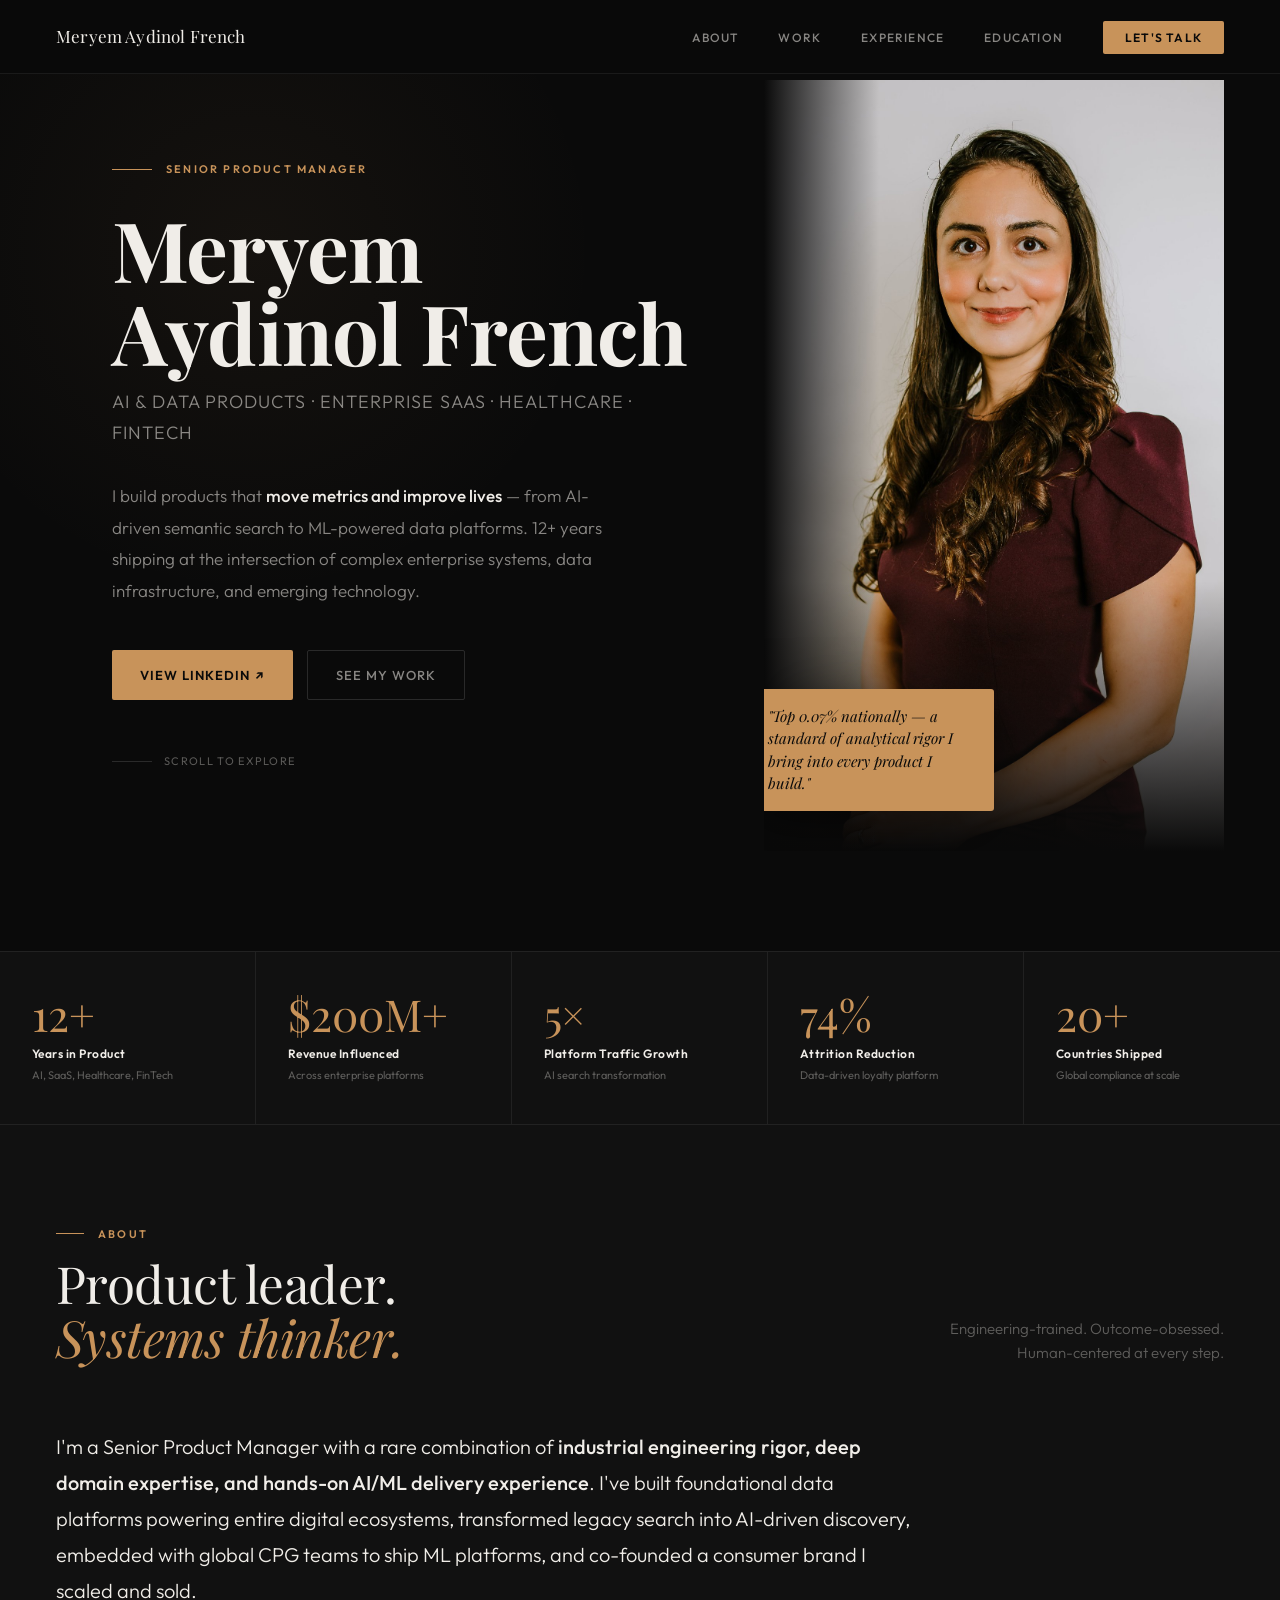
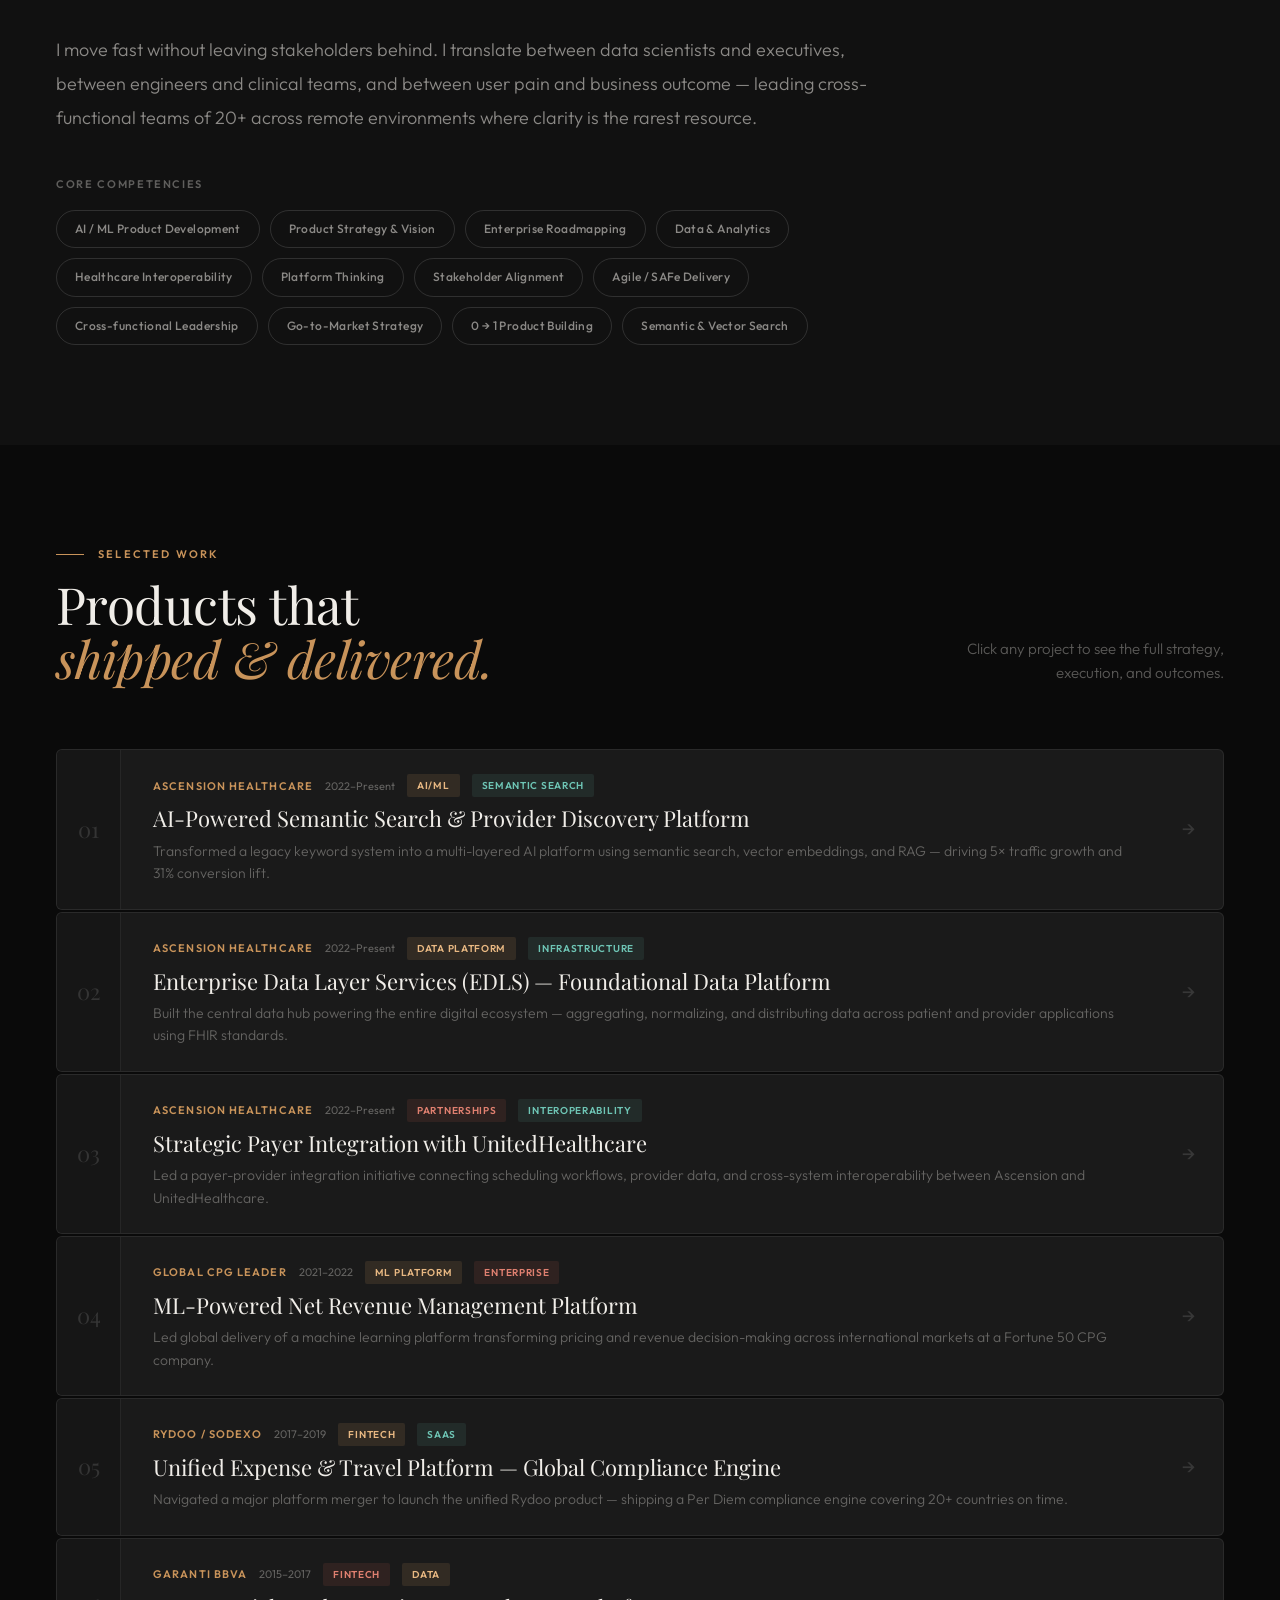
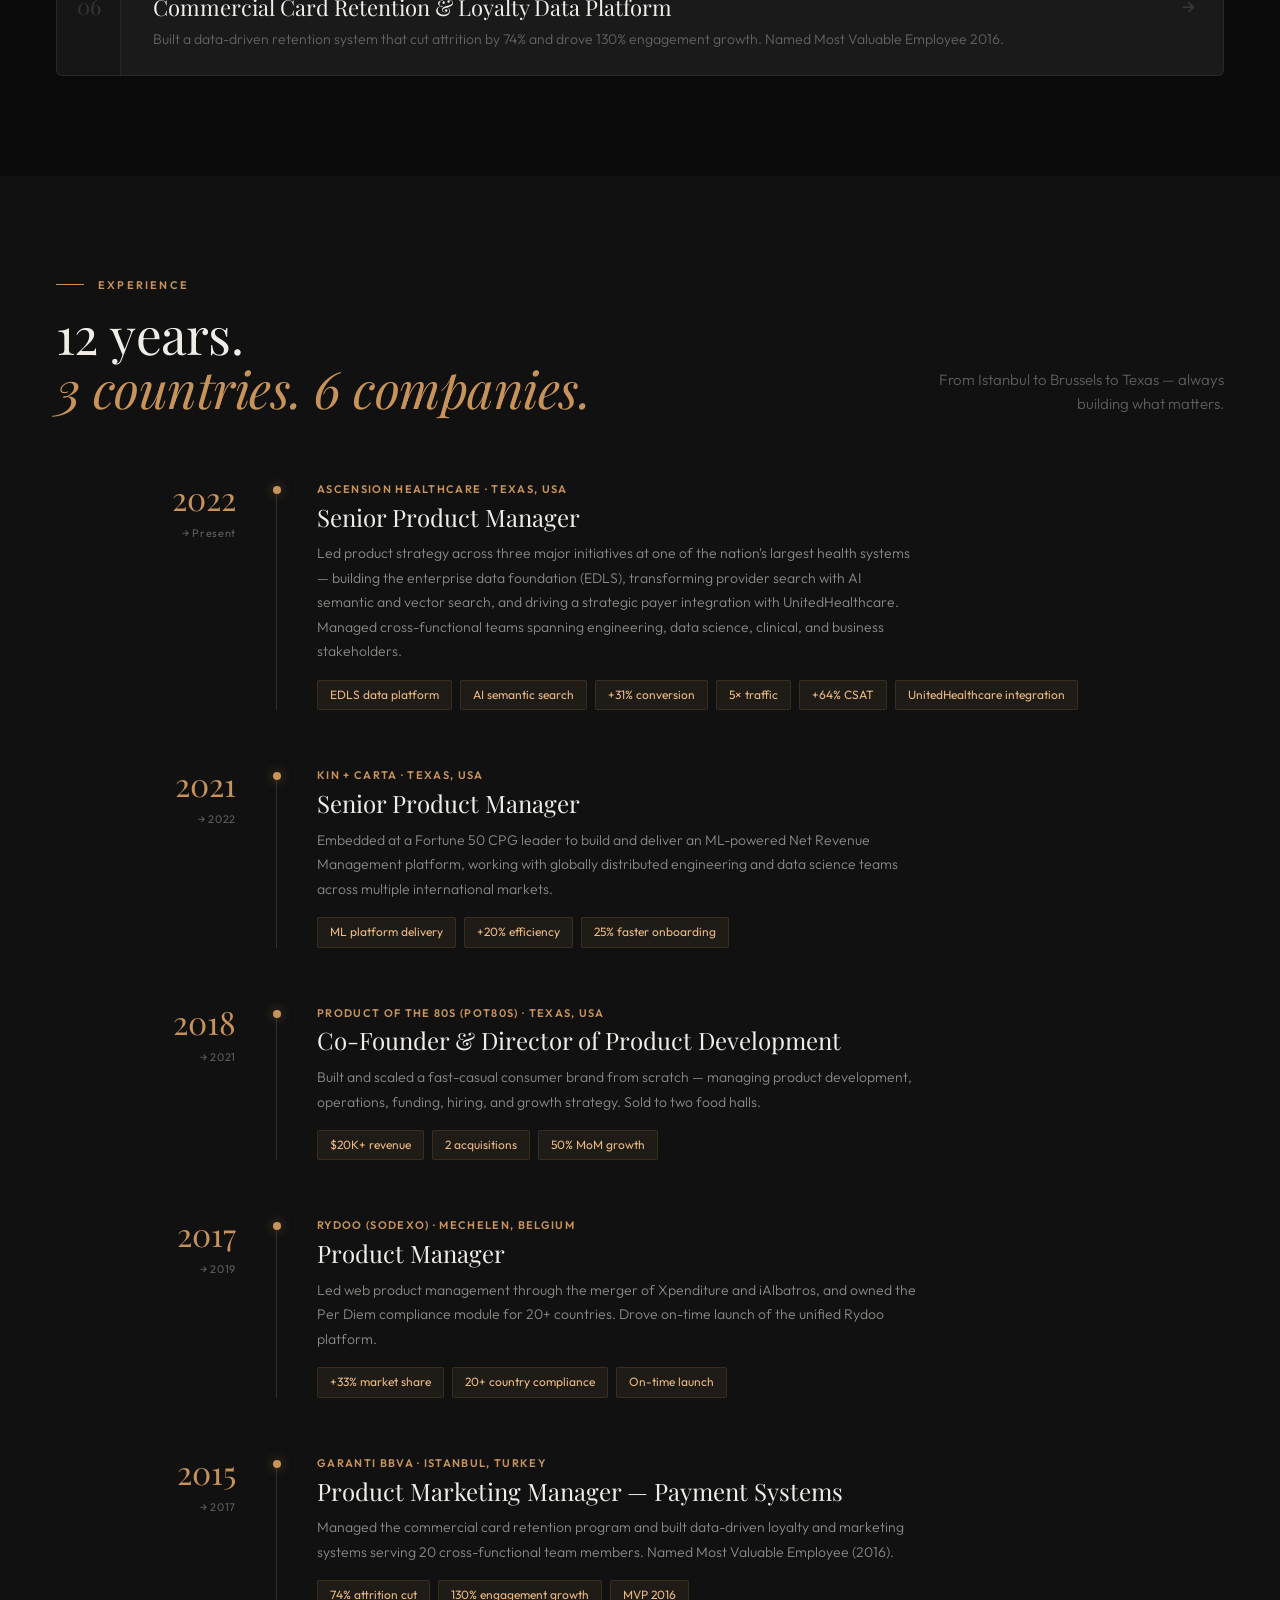
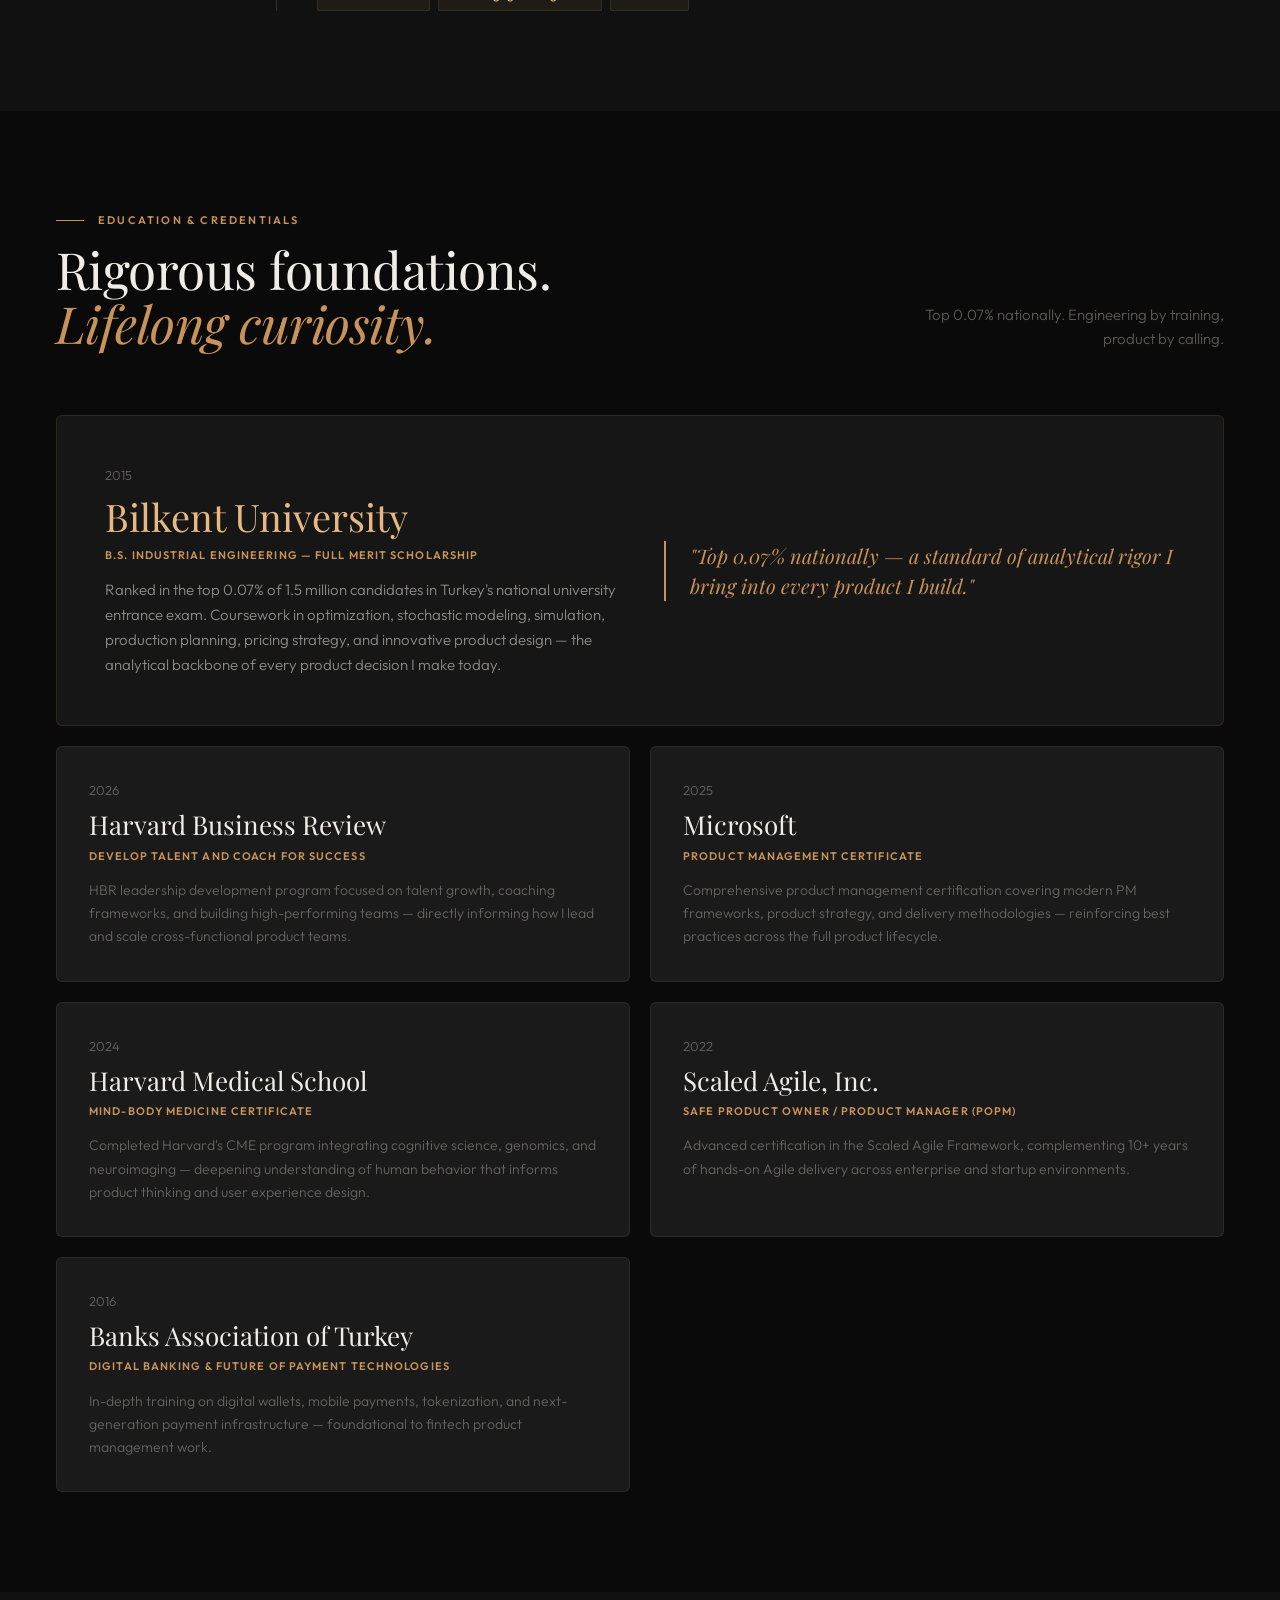
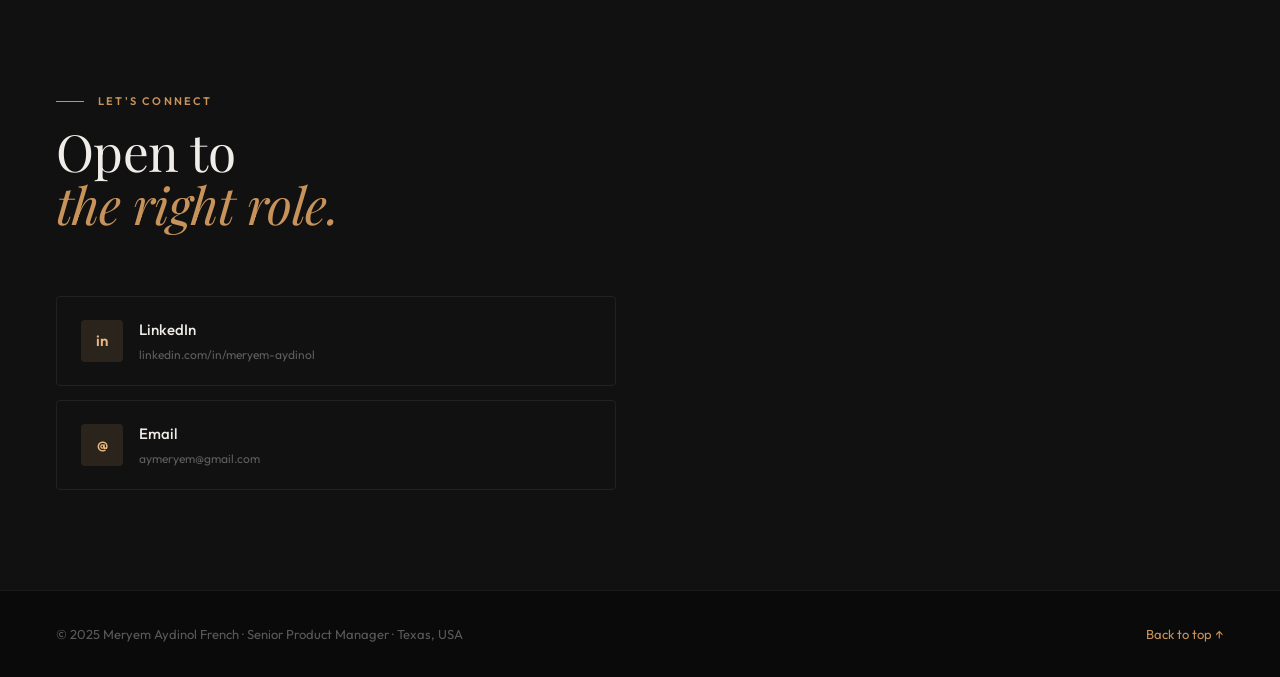
==== index.html @ cdd96670 "Add files via upload" ====
<!DOCTYPE html>
<html lang="en">
<head>
<meta charset="UTF-8">
<meta name="viewport" content="width=device-width, initial-scale=1.0">
<title>Meryem Aydinol French — Senior Product Manager</title>
<link rel="preconnect" href="https://fonts.googleapis.com">
<link rel="preconnect" href="https://fonts.gstatic.com" crossorigin>
<link href="https://fonts.googleapis.com/css2?family=Playfair+Display:ital,wght@0,400;0,500;0,700;1,400;1,500&family=Outfit:wght@300;400;500;600&display=swap" rel="stylesheet">
<style>
:root {
  --bg:      #0A0A0A;
  --bg2:     #111111;
  --bg3:     #161616;
  --surface: #1A1A1A;
  --border:  rgba(255,255,255,0.07);
  --border2: rgba(255,255,255,0.13);
  --text:    #F0EDE8;
  --dim:     rgba(240,237,232,0.55);
  --muted:   rgba(240,237,232,0.35);
  --accent:  #C8935A;
  --accent2: #E8B882;
  --adim:    rgba(200,147,90,0.14);
  --serif:   'Playfair Display', Georgia, serif;
  --sans:    'Outfit', sans-serif;
}
*, *::before, *::after { box-sizing: border-box; margin: 0; padding: 0; }
html { scroll-behavior: smooth; }
body { font-family: var(--sans); background: var(--bg); color: var(--text); font-size: 16px; line-height: 1.7; overflow-x: hidden; }

/* NAV */
nav { position: fixed; top: 0; left: 0; right: 0; z-index: 100; display: flex; align-items: center; justify-content: space-between; padding: 22px 56px; background: rgba(10,10,10,0.88); backdrop-filter: blur(20px); border-bottom: 1px solid var(--border); }
.nav-logo { font-family: var(--serif); font-size: 17px; font-weight: 400; color: var(--text); text-decoration: none; letter-spacing: 0.01em; }
.nav-links { display: flex; gap: 40px; list-style: none; align-items: center; }
.nav-links a { font-size: 12px; font-weight: 500; letter-spacing: 0.1em; text-transform: uppercase; color: var(--dim); text-decoration: none; transition: color 0.2s; }
.nav-links a:hover { color: var(--accent); }
.nav-cta { padding: 9px 22px; background: var(--accent); color: var(--bg) !important; border-radius: 2px; font-weight: 600 !important; }
.nav-cta:hover { background: var(--accent2) !important; }

/* HERO */
#hero { min-height: 100vh; display: grid; grid-template-columns: 1fr 460px; padding-top: 80px; position: relative; overflow: hidden; }
.hero-glow { position: absolute; top: -100px; left: -100px; width: 700px; height: 700px; border-radius: 50%; background: radial-gradient(ellipse, rgba(200,147,90,0.06) 0%, transparent 70%); pointer-events: none; }
.hero-left { display: flex; flex-direction: column; justify-content: center; padding: 80px 64px 80px 56px; position: relative; z-index: 1; }
.eyebrow { display: flex; align-items: center; gap: 14px; font-size: 11px; font-weight: 600; letter-spacing: 0.2em; text-transform: uppercase; color: var(--accent); margin-bottom: 28px; }
.eyebrow::before { content: ''; display: block; width: 40px; height: 1px; background: var(--accent); }
h1 { font-family: var(--serif); font-size: clamp(50px, 6.5vw, 86px); font-weight: 700; line-height: 1.0; color: var(--text); margin-bottom: 14px; letter-spacing: -0.01em; }
.hero-title { font-size: clamp(14px, 1.6vw, 18px); color: var(--dim); font-weight: 300; letter-spacing: 0.06em; margin-bottom: 32px; text-transform: uppercase; }
.hero-bio { font-size: 17px; color: var(--dim); line-height: 1.85; max-width: 520px; margin-bottom: 44px; font-weight: 300; }
.hero-bio strong { color: var(--text); font-weight: 500; }
.hero-ctas { display: flex; gap: 14px; flex-wrap: wrap; align-items: center; }
.btn-primary { display: inline-flex; align-items: center; gap: 8px; padding: 14px 28px; background: var(--accent); color: var(--bg); font-family: var(--sans); font-size: 13px; font-weight: 600; letter-spacing: 0.08em; text-transform: uppercase; text-decoration: none; border-radius: 2px; transition: background 0.2s, transform 0.15s; }
.btn-primary:hover { background: var(--accent2); transform: translateY(-1px); }
.btn-ghost { display: inline-flex; align-items: center; gap: 8px; padding: 13px 28px; border: 1px solid var(--border2); color: var(--dim); font-family: var(--sans); font-size: 13px; font-weight: 500; letter-spacing: 0.08em; text-transform: uppercase; text-decoration: none; border-radius: 2px; transition: all 0.2s; }
.btn-ghost:hover { border-color: var(--accent); color: var(--accent); }
.scroll-hint { display: flex; align-items: center; gap: 12px; font-size: 11px; letter-spacing: 0.12em; text-transform: uppercase; color: var(--muted); margin-top: 52px; }
.scroll-line { width: 40px; height: 1px; background: var(--border2); position: relative; overflow: hidden; }
.scroll-line::after { content: ''; position: absolute; top: 0; left: -100%; width: 100%; height: 100%; background: var(--accent); animation: scrollAnim 2s ease-in-out infinite; }
@keyframes scrollAnim { 0% { left: -100%; } 100% { left: 100%; } }
.hero-right { position: relative; overflow: hidden; }
.hero-photo { width: 100%; height: 100%; object-fit: cover; object-position: top center; display: block; }
.hero-overlay { position: absolute; inset: 0; background: linear-gradient(to right, var(--bg) 0%, transparent 25%), linear-gradient(to top, var(--bg) 0%, transparent 35%); }
.hero-badge { position: absolute; bottom: 40px; left: -20px; background: var(--accent); color: var(--bg); padding: 16px 24px; border-radius: 3px; font-family: var(--serif); font-size: 15px; font-style: italic; line-height: 1.5; max-width: 250px; box-shadow: 0 20px 60px rgba(0,0,0,0.5); }

/* METRICS */
#metrics { background: var(--bg2); border-top: 1px solid var(--border); border-bottom: 1px solid var(--border); }
.metrics-grid { display: grid; grid-template-columns: repeat(5, 1fr); }
.metric-cell { padding: 40px 32px; border-right: 1px solid var(--border); position: relative; overflow: hidden; transition: background 0.3s; }
.metric-cell:last-child { border-right: none; }
.metric-cell:hover { background: var(--bg3); }
.metric-cell::after { content: ''; position: absolute; bottom: 0; left: 0; right: 0; height: 2px; background: var(--accent); transform: scaleX(0); transition: transform 0.3s; }
.metric-cell:hover::after { transform: scaleX(1); }
.m-num { font-family: var(--serif); font-size: 44px; font-weight: 400; color: var(--accent); line-height: 1; margin-bottom: 8px; }
.m-lbl { font-size: 12px; font-weight: 600; color: var(--text); letter-spacing: 0.04em; margin-bottom: 4px; }
.m-sub { font-size: 11px; color: var(--muted); line-height: 1.4; }

/* SHARED */
section { padding: 100px 56px; }
.sec-eyebrow { font-size: 11px; font-weight: 600; letter-spacing: 0.2em; text-transform: uppercase; color: var(--accent); margin-bottom: 14px; display: flex; align-items: center; gap: 14px; }
.sec-eyebrow::before { content: ''; display: block; width: 28px; height: 1px; background: var(--accent); }
h2 { font-family: var(--serif); font-size: clamp(32px, 4vw, 52px); font-weight: 400; line-height: 1.05; color: var(--text); letter-spacing: -0.01em; }
h2 em { font-style: italic; color: var(--accent); }
.sec-header { display: flex; align-items: flex-end; justify-content: space-between; margin-bottom: 64px; gap: 40px; }
.sec-note { font-size: 15px; color: var(--muted); max-width: 300px; text-align: right; line-height: 1.6; font-weight: 300; }

/* ABOUT — single column, no panel, just strong text + competency chips */
#about { background: var(--bg2); }
.about-inner { max-width: 860px; }
.about-inner p { font-size: 18px; color: var(--dim); line-height: 1.9; margin-bottom: 24px; font-weight: 300; }
.about-inner p strong { color: var(--text); font-weight: 500; }
.about-inner p:first-child { font-size: 20px; color: var(--text); font-weight: 300; line-height: 1.8; }
.comp-wrap { margin-top: 40px; }
.comp-label { font-size: 11px; font-weight: 600; letter-spacing: 0.15em; text-transform: uppercase; color: var(--muted); margin-bottom: 16px; }
.comp-chips { display: flex; flex-wrap: wrap; gap: 10px; }
.comp-chip {
  padding: 8px 18px;
  border: 1px solid var(--border2);
  border-radius: 100px;
  font-size: 12px; font-weight: 500;
  color: var(--dim);
  letter-spacing: 0.03em;
  transition: border-color 0.2s, color 0.2s, background 0.2s;
  cursor: default;
}
.comp-chip:hover { border-color: var(--accent); color: var(--accent2); background: var(--adim); }

/* PROJECTS */
#work { background: var(--bg); }
.projects-list { display: flex; flex-direction: column; gap: 2px; }
.project-row { display: grid; grid-template-columns: 64px 1fr auto; background: var(--surface); border: 1px solid var(--border); border-radius: 6px; overflow: hidden; cursor: pointer; transition: border-color 0.2s, box-shadow 0.2s; }
.project-row:hover { border-color: var(--border2); box-shadow: 0 8px 40px rgba(0,0,0,0.4); }
.p-idx { background: var(--bg3); display: flex; align-items: center; justify-content: center; font-family: var(--serif); font-size: 22px; color: var(--border2); border-right: 1px solid var(--border); min-height: 96px; }
.p-body { padding: 24px 32px; display: flex; flex-direction: column; justify-content: center; gap: 8px; }
.p-meta { display: flex; align-items: center; gap: 12px; flex-wrap: wrap; }
.p-co { font-size: 11px; font-weight: 600; letter-spacing: 0.1em; text-transform: uppercase; color: var(--accent); }
.p-yr { font-size: 11px; color: var(--muted); }
.tag { font-size: 10px; font-weight: 600; letter-spacing: 0.07em; text-transform: uppercase; padding: 3px 10px; border-radius: 2px; background: var(--adim); color: var(--accent2); }
.tag.teal { background: rgba(90,160,147,0.12); color: #6EC5B5; }
.tag.rose { background: rgba(192,94,74,0.12); color: #E08070; }
.p-name { font-family: var(--serif); font-size: 22px; font-weight: 400; color: var(--text); line-height: 1.2; }
.p-blurb { font-size: 14px; color: var(--muted); font-weight: 300; line-height: 1.6; }
.p-arr { display: flex; align-items: center; padding: 0 28px; color: var(--border2); font-size: 20px; transition: color 0.2s, transform 0.2s; }
.project-row:hover .p-arr { color: var(--accent); transform: translateX(4px); }
.project-detail { display: none; padding: 0 32px 32px 96px; background: var(--bg3); border: 1px solid var(--border); border-top: none; border-radius: 0 0 6px 6px; margin-top: -6px; margin-bottom: 2px; }
.project-detail.open { display: block; }
.detail-grid { display: grid; grid-template-columns: 1fr 1fr 1fr; gap: 32px; padding-top: 28px; border-top: 1px solid var(--border); }
.detail-col h4 { font-size: 11px; font-weight: 600; letter-spacing: 0.12em; text-transform: uppercase; color: var(--accent); margin-bottom: 12px; }
.detail-col p, .detail-col li { font-size: 14px; color: var(--dim); line-height: 1.7; font-weight: 300; }
.detail-col ul { list-style: none; display: flex; flex-direction: column; gap: 6px; }
.detail-col ul li::before { content: "— "; color: var(--accent); }
.metric-big { display: inline-block; font-family: var(--serif); font-size: 36px; font-weight: 400; color: var(--accent); line-height: 1; margin-bottom: 4px; }

/* TIMELINE */
#career { background: var(--bg2); }
.timeline { display: flex; flex-direction: column; }
.tl-item { display: grid; grid-template-columns: 180px 1px 1fr; gap: 0 40px; padding-bottom: 56px; }
.tl-item:last-child { padding-bottom: 0; }
.tl-date { text-align: right; padding-top: 2px; }
.tl-year { font-family: var(--serif); font-size: 32px; font-weight: 400; color: var(--accent); line-height: 1; display: block; margin-bottom: 4px; }
.tl-period { font-size: 11px; color: var(--muted); letter-spacing: 0.06em; }
.tl-line { width: 1px; background: var(--border2); position: relative; margin-top: 10px; }
.tl-line::before { content: ''; position: absolute; top: 0; left: 50%; transform: translate(-50%, -50%); width: 8px; height: 8px; border-radius: 50%; background: var(--accent); box-shadow: 0 0 12px rgba(200,147,90,0.5); }
.tl-content { padding-top: 0; }
.tl-co { font-size: 11px; font-weight: 600; letter-spacing: 0.12em; text-transform: uppercase; color: var(--accent); margin-bottom: 4px; }
.tl-role { font-family: var(--serif); font-size: 24px; font-weight: 400; color: var(--text); margin-bottom: 10px; line-height: 1.2; }
.tl-desc { font-size: 14px; color: var(--dim); line-height: 1.75; font-weight: 300; max-width: 600px; margin-bottom: 16px; }
.tl-chips { display: flex; flex-wrap: wrap; gap: 8px; }
.chip { font-size: 12px; padding: 4px 12px; border-radius: 2px; background: rgba(200,147,90,0.08); border: 1px solid rgba(200,147,90,0.15); color: var(--accent2); font-weight: 400; }

/* EDUCATION */
#education { background: var(--bg); }
.edu-grid { display: grid; grid-template-columns: 1fr 1fr; gap: 20px; }
.edu-card { background: var(--surface); border: 1px solid var(--border); border-radius: 6px; padding: 32px; transition: border-color 0.2s, transform 0.2s; }
.edu-card:hover { border-color: var(--border2); transform: translateY(-2px); }
.edu-card.featured { grid-column: 1 / -1; background: var(--bg3); border-color: var(--adim); display: grid; grid-template-columns: 1fr 1fr; gap: 48px; align-items: center; padding: 48px; }
.edu-yr { font-size: 13px; color: var(--muted); margin-bottom: 8px; font-weight: 300; }
.edu-inst { font-family: var(--serif); font-size: 26px; font-weight: 400; color: var(--text); margin-bottom: 6px; line-height: 1.2; }
.edu-card.featured .edu-inst { font-size: 38px; color: var(--accent2); }
.edu-deg { font-size: 11px; font-weight: 600; letter-spacing: 0.1em; text-transform: uppercase; color: var(--accent); margin-bottom: 14px; }
.edu-desc { font-size: 14px; color: var(--muted); line-height: 1.65; font-weight: 300; }
.edu-card.featured .edu-desc { font-size: 15px; color: var(--dim); }
.edu-quote { font-family: var(--serif); font-size: 20px; font-style: italic; color: var(--accent); line-height: 1.5; padding-left: 24px; border-left: 2px solid var(--accent); }

/* CONTACT */
#contact { background: var(--bg2); }
.contact-links { display: flex; flex-direction: column; gap: 14px; max-width: 560px; }
.c-link { display: flex; align-items: center; gap: 16px; text-decoration: none; padding: 20px 24px; border: 1px solid var(--border); border-radius: 4px; transition: border-color 0.2s, background 0.2s; color: var(--text); }
.c-link:hover { border-color: var(--accent); background: rgba(200,147,90,0.05); }
.c-icon { width: 42px; height: 42px; border-radius: 4px; background: var(--adim); display: flex; align-items: center; justify-content: center; color: var(--accent2); font-size: 15px; font-weight: 600; flex-shrink: 0; }
.c-link-text { font-size: 15px; color: var(--text); font-weight: 500; }
.c-link-sub { font-size: 12px; color: var(--muted); margin-top: 2px; }

/* FOOTER */
footer { background: var(--bg); border-top: 1px solid var(--border); padding: 32px 56px; display: flex; align-items: center; justify-content: space-between; }
footer p { font-size: 13px; color: var(--muted); }
footer a { font-size: 13px; color: var(--accent); text-decoration: none; }
footer a:hover { color: var(--accent2); }

/* FADE IN */
.fade-in { opacity: 0; transform: translateY(24px); transition: opacity 0.7s ease, transform 0.7s ease; }
.fade-in.visible { opacity: 1; transform: none; }

/* MOBILE */
@media (max-width: 900px) {
  nav { padding: 18px 24px; }
  .nav-links { display: none; }
  #hero { grid-template-columns: 1fr; }
  .hero-left { padding: 48px 24px; }
  .hero-right { height: 55vh; }
  .metrics-grid { grid-template-columns: repeat(2, 1fr); }
  section { padding: 72px 24px; }
  .sec-header { flex-direction: column; align-items: flex-start; }
  .sec-note { text-align: left; max-width: none; }
  .edu-grid { grid-template-columns: 1fr; }
  .edu-card.featured { grid-template-columns: 1fr; }
  .tl-item { grid-template-columns: 70px 1px 1fr; gap: 0 16px; }
  .tl-year { font-size: 22px; }
  .detail-grid { grid-template-columns: 1fr; }
  .project-detail { padding-left: 32px; }
  footer { flex-direction: column; gap: 12px; text-align: center; }
}
</style>
</head>
<body>

<nav>
  <a class="nav-logo" href="#hero">Meryem Aydinol French</a>
  <ul class="nav-links">
    <li><a href="#about">About</a></li>
    <li><a href="#work">Work</a></li>
    <li><a href="#career">Experience</a></li>
    <li><a href="#education">Education</a></li>
    <li><a href="#contact" class="nav-cta">Let's Talk</a></li>
  </ul>
</nav>

<section id="hero">
  <div class="hero-glow"></div>
  <div class="hero-left">
    <div class="eyebrow">Senior Product Manager</div>
    <h1>Meryem<br>Aydinol French</h1>
    <p class="hero-title">AI &amp; Data Products · Enterprise SaaS · Healthcare · FinTech</p>
    <p class="hero-bio">
      I build products that <strong>move metrics and improve lives</strong> — from AI-driven semantic search to ML-powered data platforms. 12+ years shipping at the intersection of complex enterprise systems, data infrastructure, and emerging technology.
    </p>
    <div class="hero-ctas">
      <a href="https://www.linkedin.com/in/meryem-aydinol/" target="_blank" class="btn-primary">View LinkedIn ↗</a>
      <a href="#work" class="btn-ghost">See My Work</a>
    </div>
    <div class="scroll-hint">
      <div class="scroll-line"></div>
      Scroll to explore
    </div>
  </div>
  <div class="hero-right">
    <img class="hero-photo" src="[data-uri]" alt="Meryem Aydinol French">
    <div class="hero-overlay"></div>
    <div class="hero-badge">"Top 0.07% nationally — a standard of analytical rigor I bring into every product I build."</div>
  </div>
</section>

<div id="metrics">
  <div class="metrics-grid">
    <div class="metric-cell">
      <div class="m-num">12+</div>
      <div class="m-lbl">Years in Product</div>
      <div class="m-sub">AI, SaaS, Healthcare, FinTech</div>
    </div>
    <div class="metric-cell">
      <div class="m-num">$200M+</div>
      <div class="m-lbl">Revenue Influenced</div>
      <div class="m-sub">Across enterprise platforms</div>
    </div>
    <div class="metric-cell">
      <div class="m-num">5×</div>
      <div class="m-lbl">Platform Traffic Growth</div>
      <div class="m-sub">AI search transformation</div>
    </div>
    <div class="metric-cell">
      <div class="m-num">74%</div>
      <div class="m-lbl">Attrition Reduction</div>
      <div class="m-sub">Data-driven loyalty platform</div>
    </div>
    <div class="metric-cell">
      <div class="m-num">20+</div>
      <div class="m-lbl">Countries Shipped</div>
      <div class="m-sub">Global compliance at scale</div>
    </div>
  </div>
</div>

<!-- ABOUT: single strong column, no duplicate panel -->
<section id="about">
  <div class="sec-header fade-in">
    <div>
      <div class="sec-eyebrow">About</div>
      <h2>Product leader.<br><em>Systems thinker.</em></h2>
    </div>
    <p class="sec-note">Engineering-trained. Outcome-obsessed. Human-centered at every step.</p>
  </div>
  <div class="about-inner fade-in" style="transition-delay:0.1s">
    <p>I'm a Senior Product Manager with a rare combination of <strong>industrial engineering rigor, deep domain expertise, and hands-on AI/ML delivery experience</strong>. I've built foundational data platforms powering entire digital ecosystems, transformed legacy search into AI-driven discovery, embedded with global CPG teams to ship ML platforms, and co-founded a consumer brand I scaled and sold.</p>
    <p>I move fast without leaving stakeholders behind. I translate between data scientists and executives, between engineers and clinical teams, and between user pain and business outcome — leading cross-functional teams of 20+ across remote environments where clarity is the rarest resource.</p>
    <div class="comp-wrap">
      <div class="comp-label">Core Competencies</div>
      <div class="comp-chips">
        <span class="comp-chip">AI / ML Product Development</span>
        <span class="comp-chip">Product Strategy &amp; Vision</span>
        <span class="comp-chip">Enterprise Roadmapping</span>
        <span class="comp-chip">Data &amp; Analytics</span>
        <span class="comp-chip">Healthcare Interoperability</span>
        <span class="comp-chip">Platform Thinking</span>
        <span class="comp-chip">Stakeholder Alignment</span>
        <span class="comp-chip">Agile / SAFe Delivery</span>
        <span class="comp-chip">Cross-functional Leadership</span>
        <span class="comp-chip">Go-to-Market Strategy</span>
        <span class="comp-chip">0 → 1 Product Building</span>
        <span class="comp-chip">Semantic &amp; Vector Search</span>
      </div>
    </div>
  </div>
</section>

<!-- PROJECTS: AI search first -->
<section id="work">
  <div class="sec-header fade-in">
    <div>
      <div class="sec-eyebrow">Selected Work</div>
      <h2>Products that<br><em>shipped &amp; delivered.</em></h2>
    </div>
    <p class="sec-note">Click any project to see the full strategy, execution, and outcomes.</p>
  </div>
  <div class="projects-list fade-in" style="transition-delay:0.1s">

    <!-- 01: AI Search — FIRST -->
    <div class="project-row" onclick="toggleProject('p1')">
      <div class="p-idx">01</div>
      <div class="p-body">
        <div class="p-meta"><span class="p-co">Ascension Healthcare</span><span class="p-yr">2022–Present</span><span class="tag">AI/ML</span><span class="tag teal">Semantic Search</span></div>
        <div class="p-name">AI-Powered Semantic Search &amp; Provider Discovery Platform</div>
        <div class="p-blurb">Transformed a legacy keyword system into a multi-layered AI platform using semantic search, vector embeddings, and RAG — driving 5× traffic growth and 31% conversion lift.</div>
      </div>
      <div class="p-arr">→</div>
    </div>
    <div class="project-detail" id="p1">
      <div class="detail-grid">
        <div class="detail-col"><h4>The Challenge</h4><p>A rigid, taxonomy-driven keyword search served 2,600+ providers across 19 states with poor discoverability. It couldn't handle natural language queries or reflect the true complexity of provider expertise — leading to low satisfaction and missed appointments.</p></div>
        <div class="detail-col"><h4>My Approach</h4><ul><li>Identified limitations of the existing taxonomy-driven keyword system</li><li>Defined product vision for semantic search, vector embeddings, and RAG-based responses</li><li>Translated advanced AI concepts into clear, actionable product requirements</li><li>Led discovery and alignment across data science and engineering teams</li><li>Ensured the system supported both patient-facing and internal analytics use cases</li></ul></div>
        <div class="detail-col"><h4>Results</h4><div class="metric-big">5×</div><p>Platform traffic growth</p><br><div class="metric-big">+31%</div><p>Search-to-conversion lift</p><br><div class="metric-big">+64%</div><p>Patient satisfaction improvement</p></div>
      </div>
    </div>

    <!-- 02: EDLS -->
    <div class="project-row" onclick="toggleProject('p2')">
      <div class="p-idx">02</div>
      <div class="p-body">
        <div class="p-meta"><span class="p-co">Ascension Healthcare</span><span class="p-yr">2022–Present</span><span class="tag">Data Platform</span><span class="tag teal">Infrastructure</span></div>
        <div class="p-name">Enterprise Data Layer Services (EDLS) — Foundational Data Platform</div>
        <div class="p-blurb">Built the central data hub powering the entire digital ecosystem — aggregating, normalizing, and distributing data across patient and provider applications using FHIR standards.</div>
      </div>
      <div class="p-arr">→</div>
    </div>
    <div class="project-detail" id="p2">
      <div class="detail-grid">
        <div class="detail-col"><h4>The Challenge</h4><p>Ascension's digital products were held back by fragmented, inconsistent data across EHR systems spanning 19 states. A foundational data layer was needed to enable every downstream product to move faster and deliver a unified experience.</p></div>
        <div class="detail-col"><h4>My Approach</h4><ul><li>Defined vision for centralized data architecture supporting multiple products</li><li>Led integration across EHRs — Epic, Cerner, and Athenahealth</li><li>Drove adoption of FHIR standards to ensure interoperability across systems</li><li>Partnered with engineering and data teams to prioritize scalability and reliability</li><li>Supported multi-state, multi-environment deployments across care settings</li></ul></div>
        <div class="detail-col"><h4>Results</h4><div class="metric-big">Unified</div><p>Patient &amp; provider experience across all Ascension applications</p><br><div class="metric-big">Scalable</div><p>Integration across regions and care settings</p><br><div class="metric-big">Faster</div><p>Downstream product development by eliminating fragmented dependencies</p></div>
      </div>
    </div>

    <!-- 03: UHC -->
    <div class="project-row" onclick="toggleProject('p3')">
      <div class="p-idx">03</div>
      <div class="p-body">
        <div class="p-meta"><span class="p-co">Ascension Healthcare</span><span class="p-yr">2022–Present</span><span class="tag rose">Partnerships</span><span class="tag teal">Interoperability</span></div>
        <div class="p-name">Strategic Payer Integration with UnitedHealthcare</div>
        <div class="p-blurb">Led a payer-provider integration initiative connecting scheduling workflows, provider data, and cross-system interoperability between Ascension and UnitedHealthcare.</div>
      </div>
      <div class="p-arr">→</div>
    </div>
    <div class="project-detail" id="p3">
      <div class="detail-grid">
        <div class="detail-col"><h4>The Challenge</h4><p>Cross-system friction between payer and provider organizations was creating poor scheduling experiences and data inconsistency for patients. Aligning a complex multi-organization environment required equal parts product clarity and stakeholder leadership.</p></div>
        <div class="detail-col"><h4>My Approach</h4><ul><li>Defined integration priorities and product requirements for payer-provider data exchange</li><li>Facilitated alignment between engineering, business, and external partner teams</li><li>Identified gaps in communication, ownership, and delivery transparency</li><li>Drove accountability across a complex multi-organization environment</li><li>Enabled API-driven data exchange for scheduling and provider information</li></ul></div>
        <div class="detail-col"><h4>Results</h4><div class="metric-big">Seamless</div><p>Patient scheduling across payer &amp; provider systems</p><br><div class="metric-big">Reliable</div><p>Consistent provider data across organizations</p><br><div class="metric-big">Scalable</div><p>Foundation for future payer collaboration</p></div>
      </div>
    </div>

    <!-- 04: CPG ML -->
    <div class="project-row" onclick="toggleProject('p4')">
      <div class="p-idx">04</div>
      <div class="p-body">
        <div class="p-meta"><span class="p-co">Global CPG Leader</span><span class="p-yr">2021–2022</span><span class="tag">ML Platform</span><span class="tag rose">Enterprise</span></div>
        <div class="p-name">ML-Powered Net Revenue Management Platform</div>
        <div class="p-blurb">Led global delivery of a machine learning platform transforming pricing and revenue decision-making across international markets at a Fortune 50 CPG company.</div>
      </div>
      <div class="p-arr">→</div>
    </div>
    <div class="project-detail" id="p4">
      <div class="detail-grid">
        <div class="detail-col"><h4>The Challenge</h4><p>Revenue management was fragmented across markets, relying on manual pricing decisions. The goal: build an ML-driven platform centralizing pricing intelligence and scaling across international operations.</p></div>
        <div class="detail-col"><h4>My Approach</h4><ul><li>Embedded with distributed engineering and data science teams</li><li>Defined model inputs, feature engineering, and validation criteria</li><li>Managed agile delivery across multiple international time zones</li><li>Created data onboarding framework reducing integration time by 25%</li></ul></div>
        <div class="detail-col"><h4>Results</h4><div class="metric-big">+20%</div><p>Revenue management efficiency</p><br><div class="metric-big">25%</div><p>Faster data onboarding</p><br><div class="metric-big">On-time</div><p>Multi-market delivery</p></div>
      </div>
    </div>

    <!-- 05: Rydoo -->
    <div class="project-row" onclick="toggleProject('p5')">
      <div class="p-idx">05</div>
      <div class="p-body">
        <div class="p-meta"><span class="p-co">Rydoo / Sodexo</span><span class="p-yr">2017–2019</span><span class="tag">FinTech</span><span class="tag teal">SaaS</span></div>
        <div class="p-name">Unified Expense &amp; Travel Platform — Global Compliance Engine</div>
        <div class="p-blurb">Navigated a major platform merger to launch the unified Rydoo product — shipping a Per Diem compliance engine covering 20+ countries on time.</div>
      </div>
      <div class="p-arr">→</div>
    </div>
    <div class="project-detail" id="p5">
      <div class="detail-grid">
        <div class="detail-col"><h4>The Challenge</h4><p>Led product through the merger of two platforms into a unified experience. Needed to reconcile two product architectures while shipping a global compliance module on a tight timeline.</p></div>
        <div class="detail-col"><h4>My Approach</h4><ul><li>Owned web product management through the full merger transition</li><li>Built Per Diem compliance module for 20+ regulatory environments</li><li>Worked with legal and finance stakeholders per country</li><li>Coordinated cross-border engineering teams across Europe</li></ul></div>
        <div class="detail-col"><h4>Results</h4><div class="metric-big">+33%</div><p>Market share growth post-launch</p><br><div class="metric-big">20+</div><p>Countries with compliance coverage</p><br><div class="metric-big">On-time</div><p>Unified platform launch</p></div>
      </div>
    </div>

    <!-- 06: Garanti -->
    <div class="project-row" onclick="toggleProject('p6')">
      <div class="p-idx">06</div>
      <div class="p-body">
        <div class="p-meta"><span class="p-co">Garanti BBVA</span><span class="p-yr">2015–2017</span><span class="tag rose">FinTech</span><span class="tag">Data</span></div>
        <div class="p-name">Commercial Card Retention &amp; Loyalty Data Platform</div>
        <div class="p-blurb">Built a data-driven retention system that cut attrition by 74% and drove 130% engagement growth. Named Most Valuable Employee 2016.</div>
      </div>
      <div class="p-arr">→</div>
    </div>
    <div class="project-detail" id="p6">
      <div class="detail-grid">
        <div class="detail-col"><h4>The Challenge</h4><p>High commercial card attrition was eroding revenue. The bank needed a data-driven approach to proactively identify at-risk accounts and drive loyalty at scale.</p></div>
        <div class="detail-col"><h4>My Approach</h4><ul><li>Designed retention analytics model with behavioral triggers</li><li>Built loyalty program structure and data infrastructure</li><li>Led cross-functional team of 20 across marketing, data, and tech</li><li>Implemented churn-prediction feedback loops</li></ul></div>
        <div class="detail-col"><h4>Results</h4><div class="metric-big">74%</div><p>Attrition reduction</p><br><div class="metric-big">+130%</div><p>Engagement growth</p><br><div class="metric-big">MVP</div><p>Most Valuable Employee — 2016</p></div>
      </div>
    </div>

  </div>
</section>

<!-- CAREER -->
<section id="career">
  <div class="sec-header fade-in">
    <div>
      <div class="sec-eyebrow">Experience</div>
      <h2>12 years.<br><em>3 countries. 6 companies.</em></h2>
    </div>
    <p class="sec-note">From Istanbul to Brussels to Texas — always building what matters.</p>
  </div>
  <div class="timeline fade-in" style="transition-delay:0.1s">

    <div class="tl-item">
      <div class="tl-date"><span class="tl-year">2022</span><span class="tl-period">→ Present</span></div>
      <div class="tl-line"></div>
      <div class="tl-content">
        <div class="tl-co">Ascension Healthcare · Texas, USA</div>
        <div class="tl-role">Senior Product Manager</div>
        <div class="tl-desc">Led product strategy across three major initiatives at one of the nation's largest health systems — building the enterprise data foundation (EDLS), transforming provider search with AI semantic and vector search, and driving a strategic payer integration with UnitedHealthcare. Managed cross-functional teams spanning engineering, data science, clinical, and business stakeholders.</div>
        <div class="tl-chips"><span class="chip">EDLS data platform</span><span class="chip">AI semantic search</span><span class="chip">+31% conversion</span><span class="chip">5× traffic</span><span class="chip">+64% CSAT</span><span class="chip">UnitedHealthcare integration</span></div>
      </div>
    </div>

    <div class="tl-item">
      <div class="tl-date"><span class="tl-year">2021</span><span class="tl-period">→ 2022</span></div>
      <div class="tl-line"></div>
      <div class="tl-content">
        <div class="tl-co">Kin + Carta · Texas, USA</div>
        <div class="tl-role">Senior Product Manager</div>
        <div class="tl-desc">Embedded at a Fortune 50 CPG leader to build and deliver an ML-powered Net Revenue Management platform, working with globally distributed engineering and data science teams across multiple international markets.</div>
        <div class="tl-chips"><span class="chip">ML platform delivery</span><span class="chip">+20% efficiency</span><span class="chip">25% faster onboarding</span></div>
      </div>
    </div>

    <div class="tl-item">
      <div class="tl-date"><span class="tl-year">2018</span><span class="tl-period">→ 2021</span></div>
      <div class="tl-line"></div>
      <div class="tl-content">
        <div class="tl-co">Product of the 80s (Pot80s) · Texas, USA</div>
        <div class="tl-role">Co-Founder &amp; Director of Product Development</div>
        <div class="tl-desc">Built and scaled a fast-casual consumer brand from scratch — managing product development, operations, funding, hiring, and growth strategy. Sold to two food halls.</div>
        <div class="tl-chips"><span class="chip">$20K+ revenue</span><span class="chip">2 acquisitions</span><span class="chip">50% MoM growth</span></div>
      </div>
    </div>

    <div class="tl-item">
      <div class="tl-date"><span class="tl-year">2017</span><span class="tl-period">→ 2019</span></div>
      <div class="tl-line"></div>
      <div class="tl-content">
        <div class="tl-co">Rydoo (Sodexo) · Mechelen, Belgium</div>
        <div class="tl-role">Product Manager</div>
        <div class="tl-desc">Led web product management through the merger of Xpenditure and iAlbatros, and owned the Per Diem compliance module for 20+ countries. Drove on-time launch of the unified Rydoo platform.</div>
        <div class="tl-chips"><span class="chip">+33% market share</span><span class="chip">20+ country compliance</span><span class="chip">On-time launch</span></div>
      </div>
    </div>

    <div class="tl-item">
      <div class="tl-date"><span class="tl-year">2015</span><span class="tl-period">→ 2017</span></div>
      <div class="tl-line"></div>
      <div class="tl-content">
        <div class="tl-co">Garanti BBVA · Istanbul, Turkey</div>
        <div class="tl-role">Product Marketing Manager — Payment Systems</div>
        <div class="tl-desc">Managed the commercial card retention program and built data-driven loyalty and marketing systems serving 20 cross-functional team members. Named Most Valuable Employee (2016).</div>
        <div class="tl-chips"><span class="chip">74% attrition cut</span><span class="chip">130% engagement growth</span><span class="chip">MVP 2016</span></div>
      </div>
    </div>

  </div>
</section>

<!-- EDUCATION -->
<section id="education">
  <div class="sec-header fade-in">
    <div>
      <div class="sec-eyebrow">Education &amp; Credentials</div>
      <h2>Rigorous foundations.<br><em>Lifelong curiosity.</em></h2>
    </div>
    <p class="sec-note">Top 0.07% nationally. Engineering by training, product by calling.</p>
  </div>
  <div class="edu-grid fade-in" style="transition-delay:0.1s">

    <div class="edu-card featured">
      <div>
        <div class="edu-yr">2015</div>
        <div class="edu-inst">Bilkent University</div>
        <div class="edu-deg">B.S. Industrial Engineering — Full Merit Scholarship</div>
        <div class="edu-desc">Ranked in the top 0.07% of 1.5 million candidates in Turkey's national university entrance exam. Coursework in optimization, stochastic modeling, simulation, production planning, pricing strategy, and innovative product design — the analytical backbone of every product decision I make today.</div>
      </div>
      <div class="edu-quote">"Top 0.07% nationally — a standard of analytical rigor I bring into every product I build."</div>
    </div>

    <div class="edu-card">
      <div class="edu-yr">2026</div>
      <div class="edu-inst">Harvard Business Review</div>
      <div class="edu-deg">Develop Talent and Coach for Success</div>
      <div class="edu-desc">HBR leadership development program focused on talent growth, coaching frameworks, and building high-performing teams — directly informing how I lead and scale cross-functional product teams.</div>
    </div>

    <div class="edu-card">
      <div class="edu-yr">2025</div>
      <div class="edu-inst">Microsoft</div>
      <div class="edu-deg">Product Management Certificate</div>
      <div class="edu-desc">Comprehensive product management certification covering modern PM frameworks, product strategy, and delivery methodologies — reinforcing best practices across the full product lifecycle.</div>
    </div>

    <div class="edu-card">
      <div class="edu-yr">2024</div>
      <div class="edu-inst">Harvard Medical School</div>
      <div class="edu-deg">Mind-Body Medicine Certificate</div>
      <div class="edu-desc">Completed Harvard's CME program integrating cognitive science, genomics, and neuroimaging — deepening understanding of human behavior that informs product thinking and user experience design.</div>
    </div>

    <div class="edu-card">
      <div class="edu-yr">2022</div>
      <div class="edu-inst">Scaled Agile, Inc.</div>
      <div class="edu-deg">SAFe Product Owner / Product Manager (POPM)</div>
      <div class="edu-desc">Advanced certification in the Scaled Agile Framework, complementing 10+ years of hands-on Agile delivery across enterprise and startup environments.</div>
    </div>

    <div class="edu-card">
      <div class="edu-yr">2016</div>
      <div class="edu-inst">Banks Association of Turkey</div>
      <div class="edu-deg">Digital Banking &amp; Future of Payment Technologies</div>
      <div class="edu-desc">In-depth training on digital wallets, mobile payments, tokenization, and next-generation payment infrastructure — foundational to fintech product management work.</div>
    </div>

  </div>
</section>

<!-- CONTACT -->
<section id="contact">
  <div class="sec-header fade-in">
    <div>
      <div class="sec-eyebrow">Let's Connect</div>
      <h2>Open to<br><em>the right role.</em></h2>
    </div>
  </div>
  <div class="fade-in" style="transition-delay:0.1s">
    <div class="contact-links">
      <a href="https://www.linkedin.com/in/meryem-aydinol/" target="_blank" class="c-link">
        <div class="c-icon">in</div>
        <div><div class="c-link-text">LinkedIn</div><div class="c-link-sub">linkedin.com/in/meryem-aydinol</div></div>
      </a>
      <a href="mailto:aymeryem@gmail.com" class="c-link">
        <div class="c-icon">@</div>
        <div><div class="c-link-text">Email</div><div class="c-link-sub">aymeryem@gmail.com</div></div>
      </a>
    </div>
  </div>
</section>

<footer>
  <p>© 2025 Meryem Aydinol French · Senior Product Manager · Texas, USA</p>
  <a href="#hero">Back to top ↑</a>
</footer>

<script>
function toggleProject(id) {
  const detail = document.getElementById(id);
  document.querySelectorAll('.project-detail').forEach(d => {
    if (d.id !== id) d.classList.remove('open');
  });
  detail.classList.toggle('open');
}
const observer = new IntersectionObserver((entries) => {
  entries.forEach(e => { if (e.isIntersecting) e.target.classList.add('visible'); });
}, { threshold: 0.1 });
document.querySelectorAll('.fade-in').forEach(el => observer.observe(el));
</script>
</body>
</html>
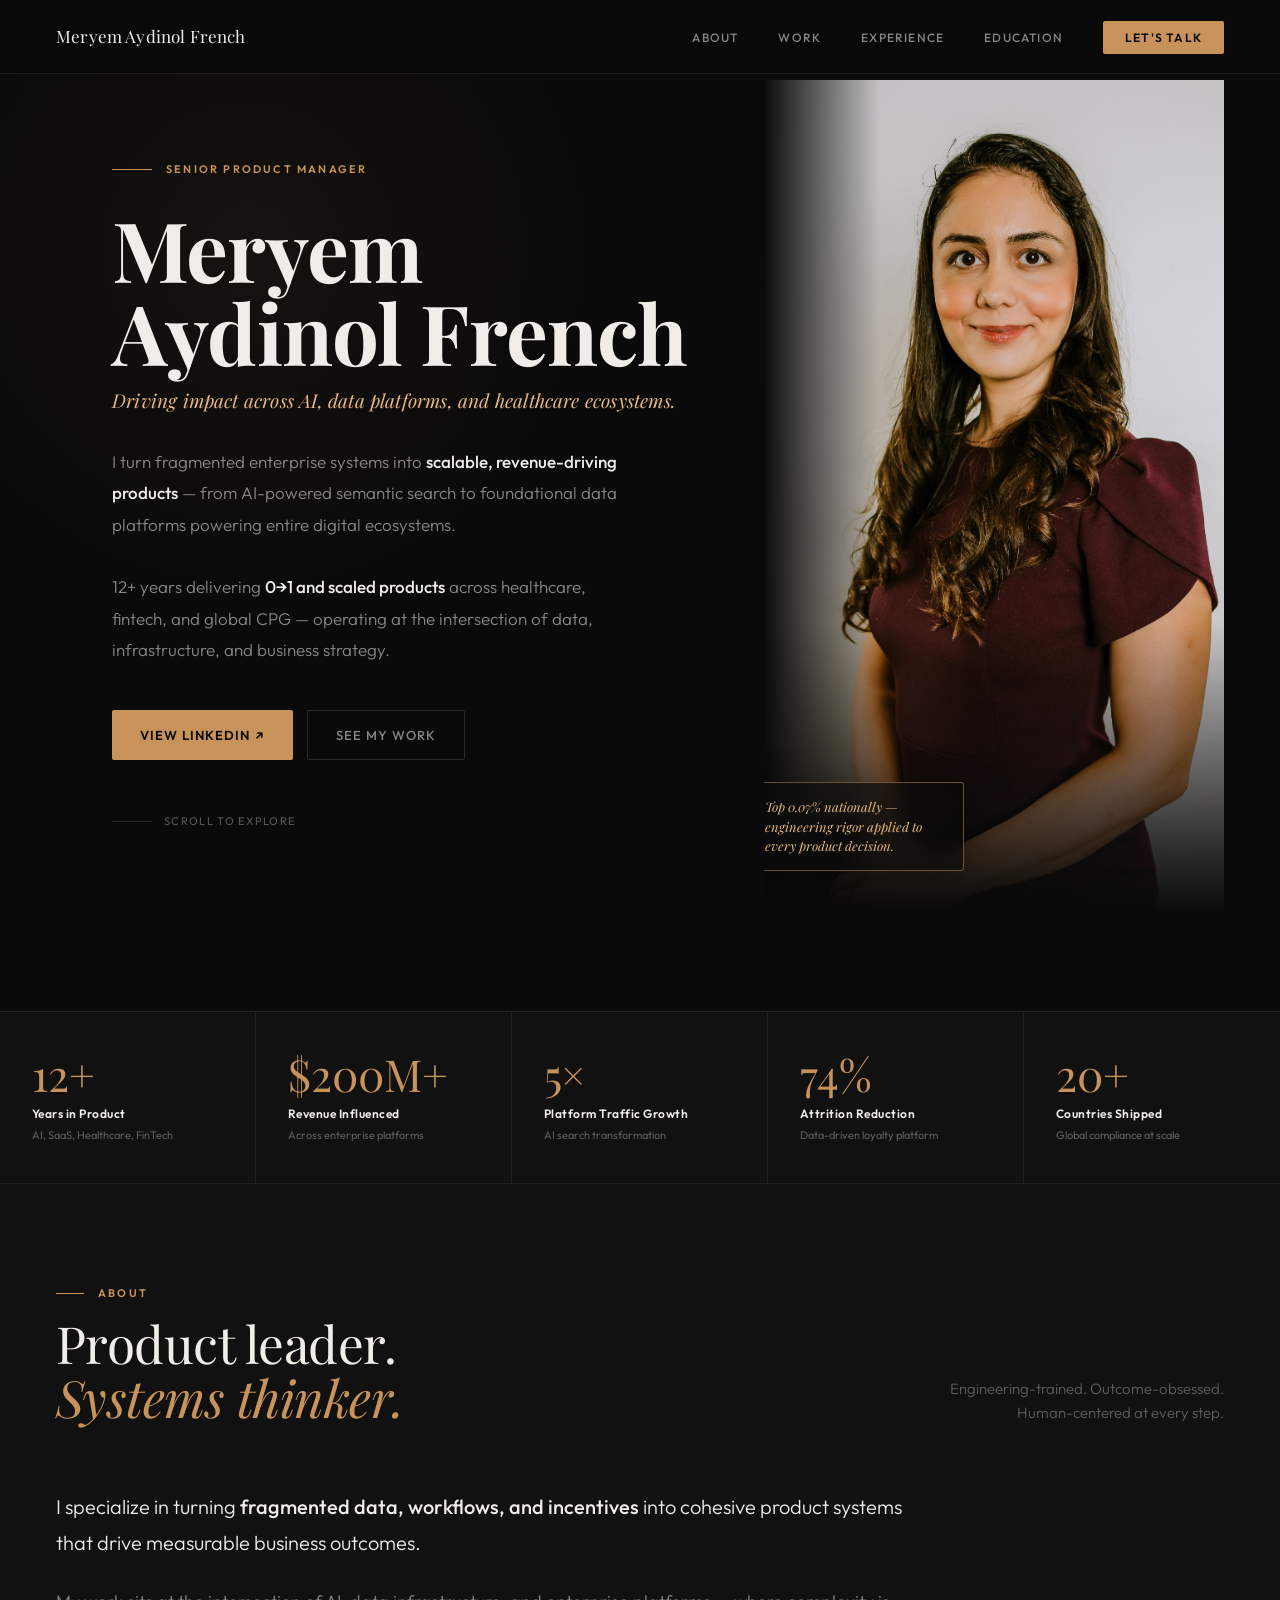
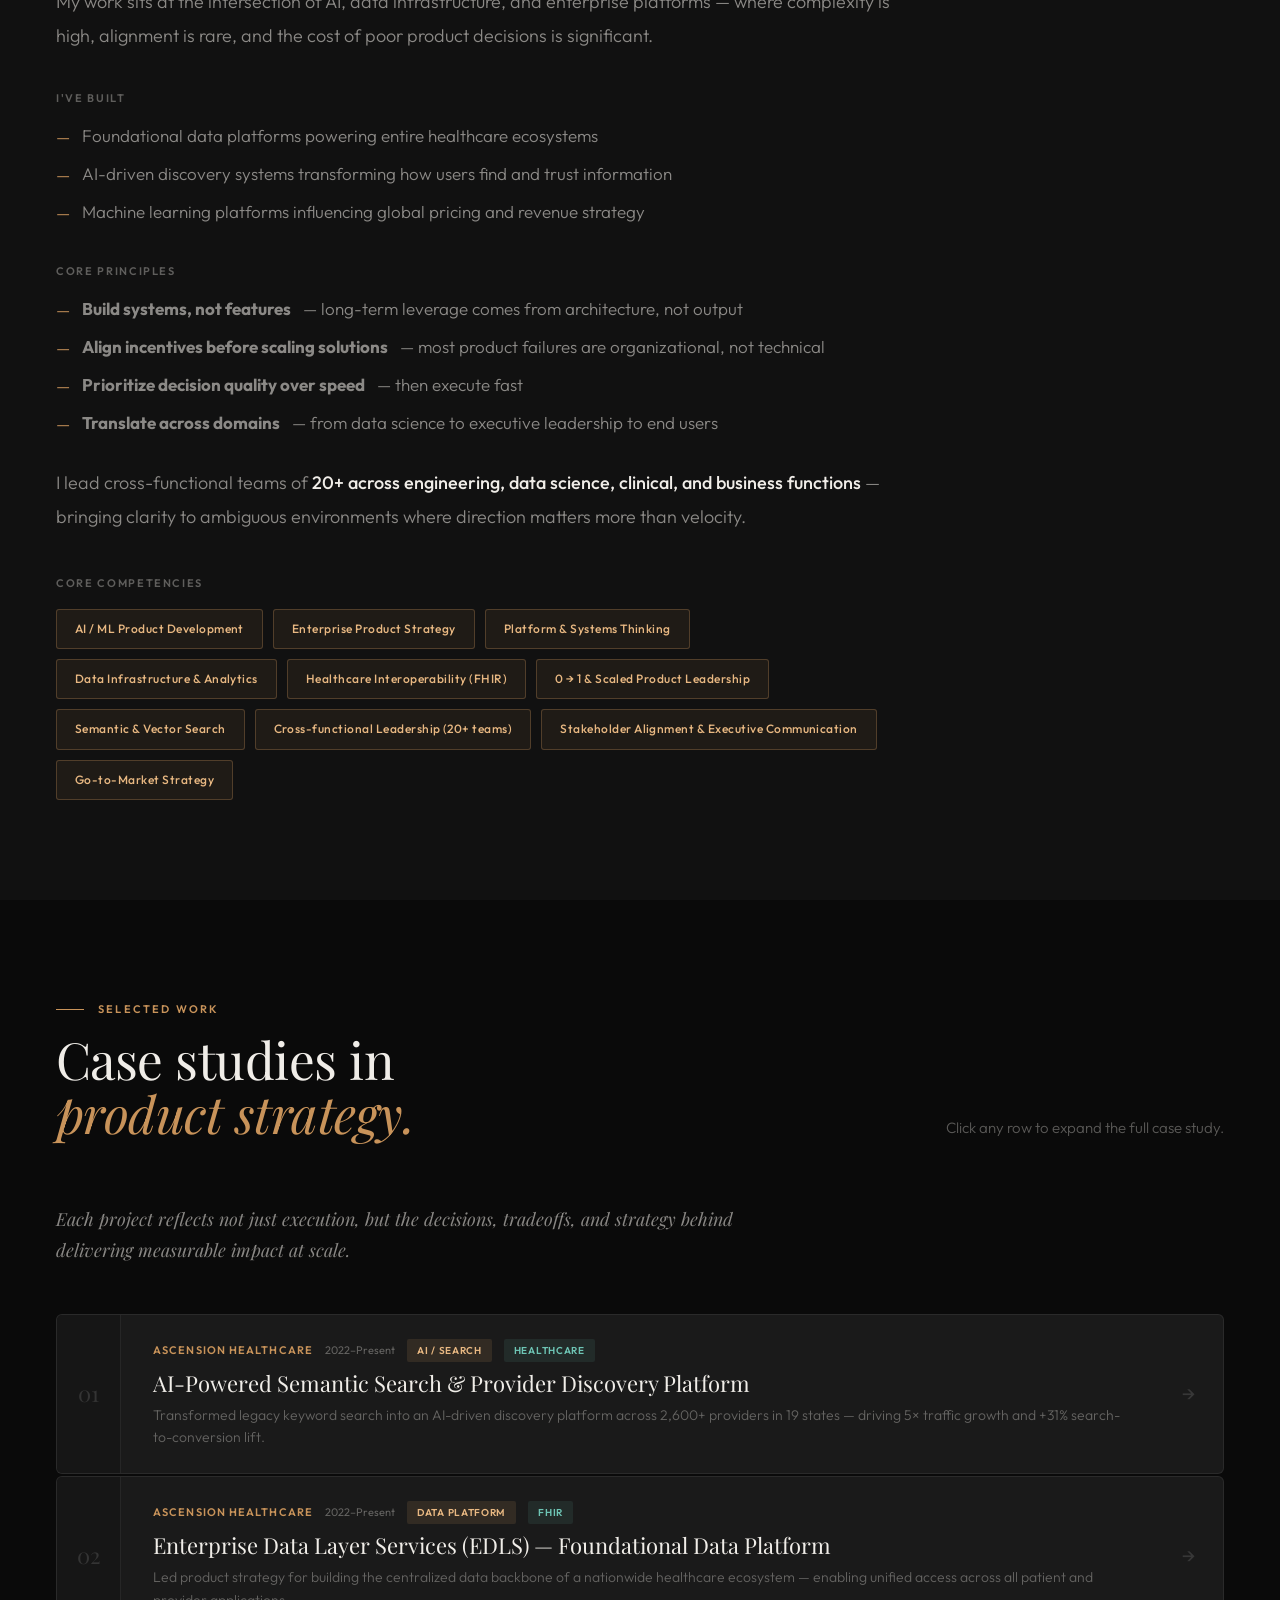
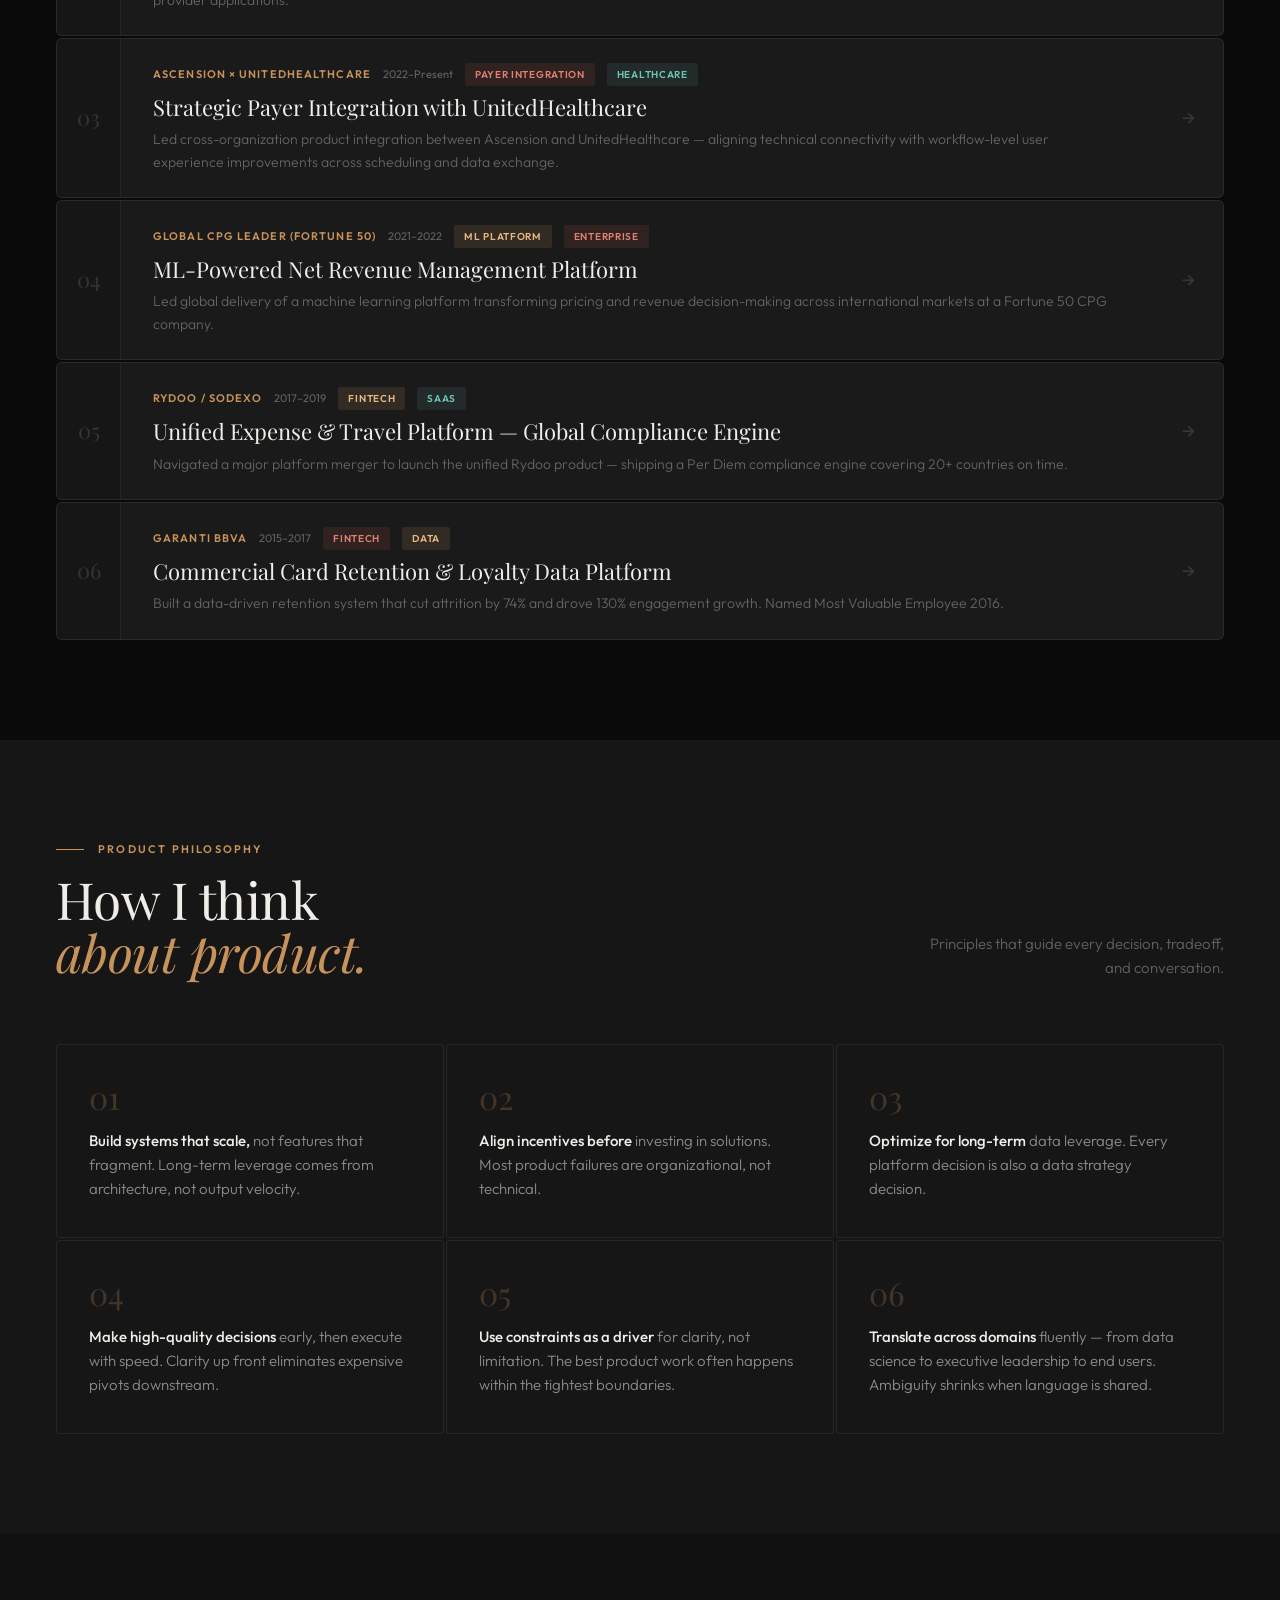
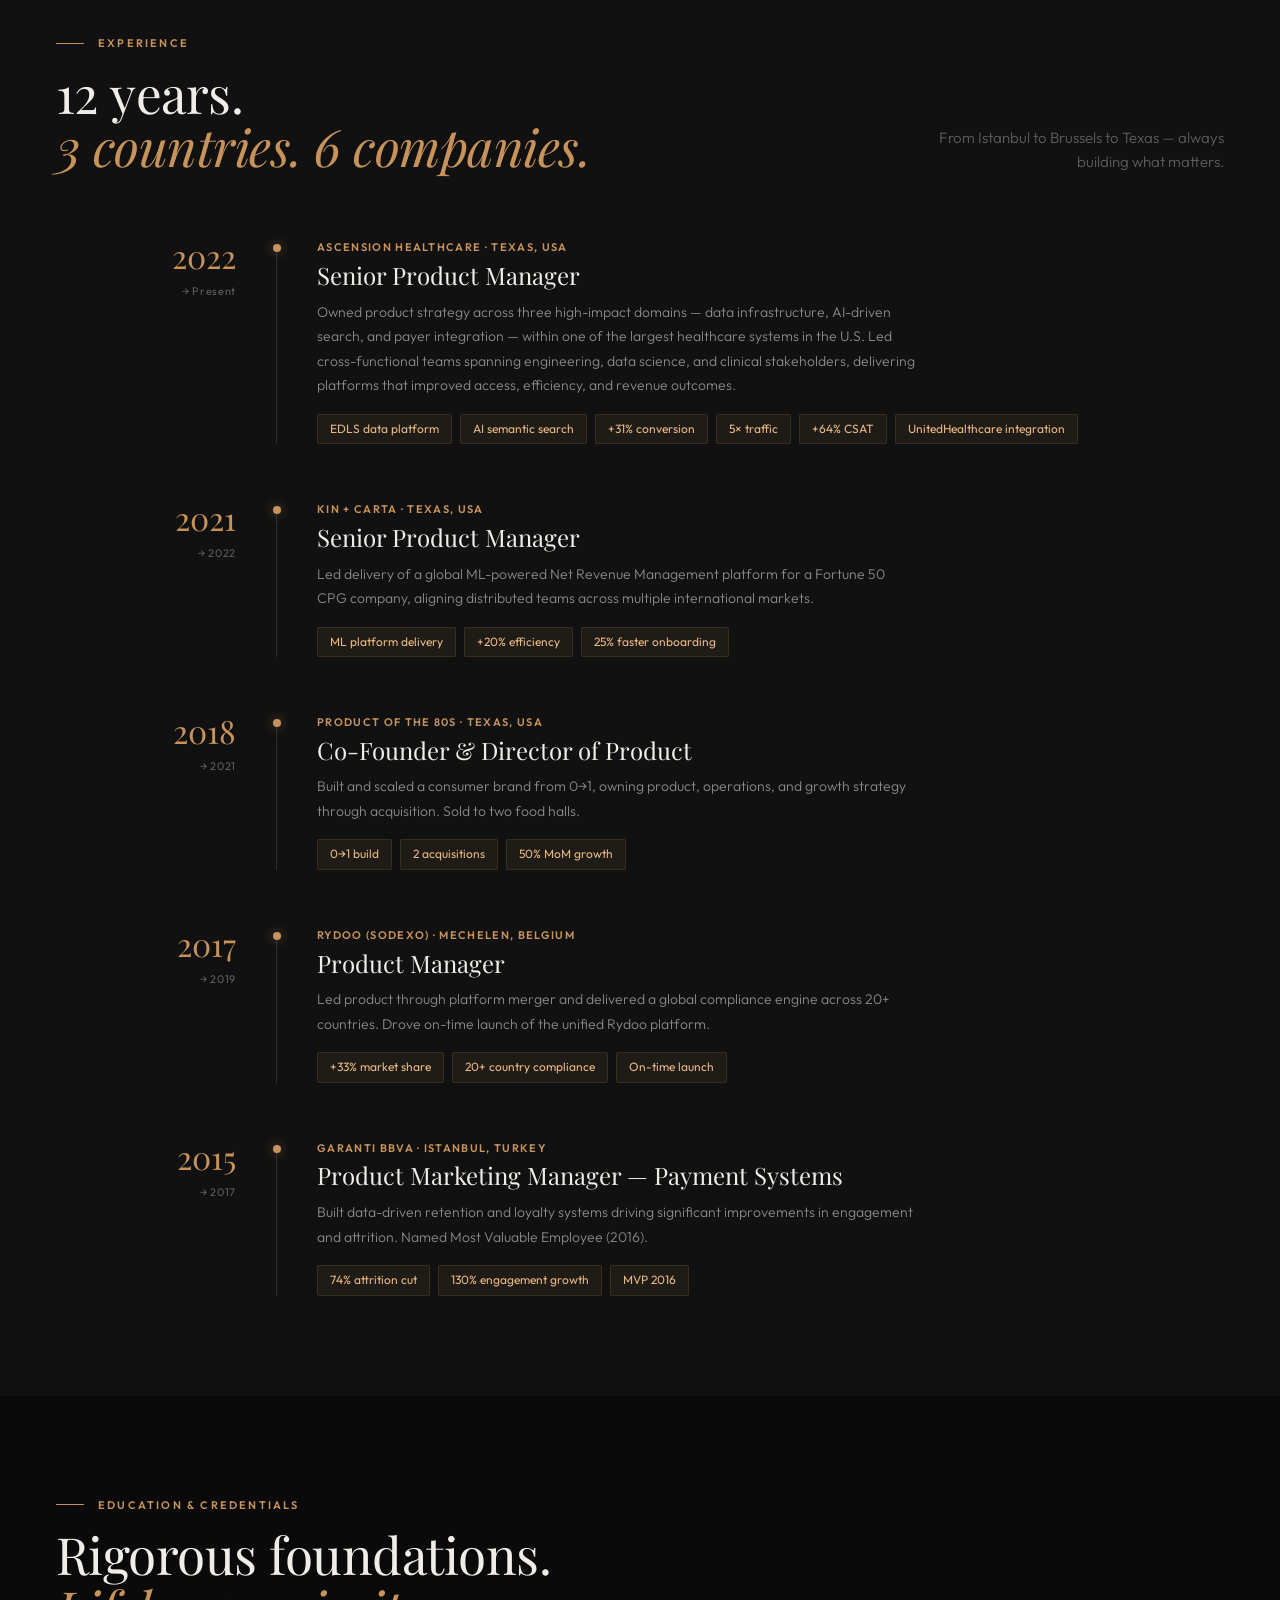
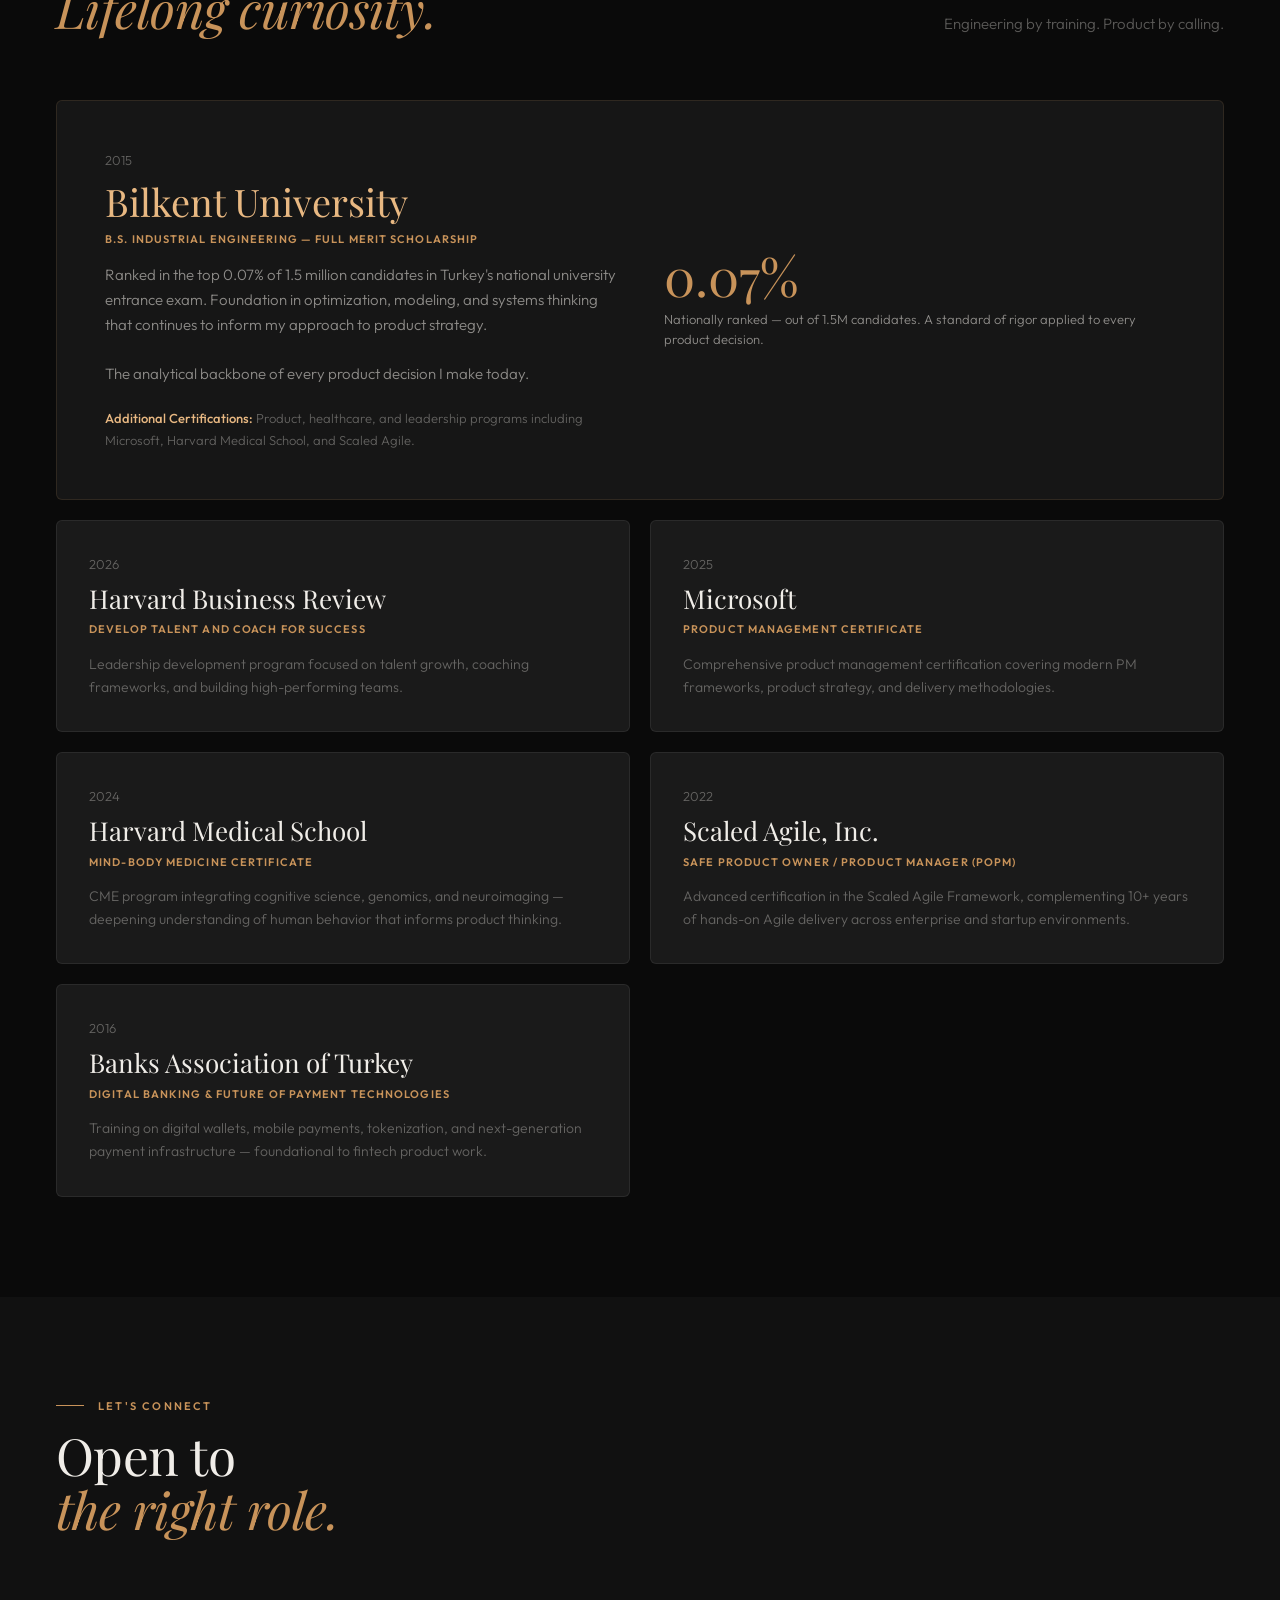
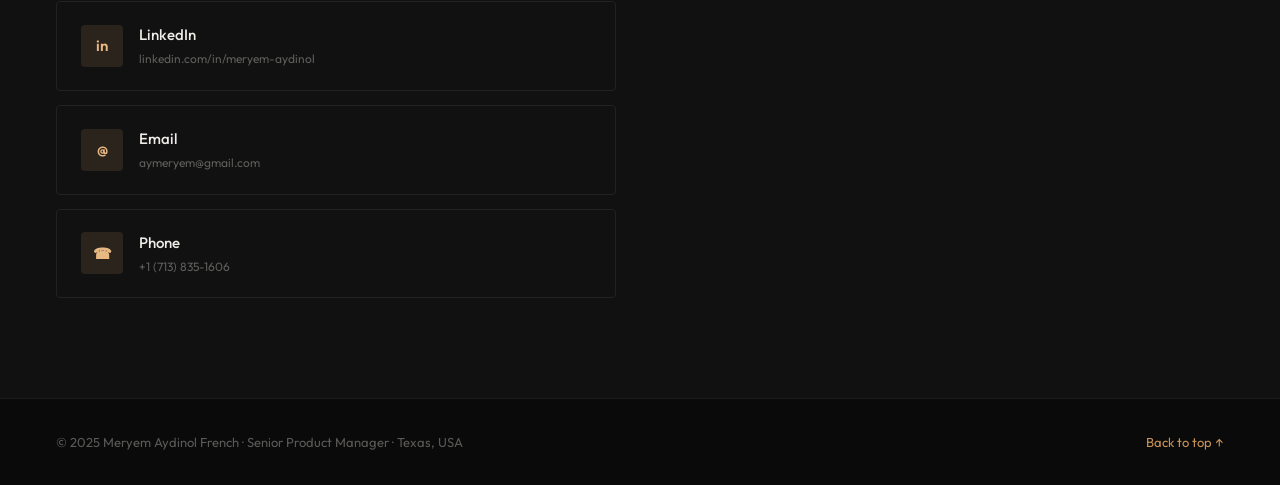
==== commit 9d35cd10: "Add files via upload" ====
--- a/index.html
+++ b/index.html
@@ -44,7 +44,7 @@
 .eyebrow { display: flex; align-items: center; gap: 14px; font-size: 11px; font-weight: 600; letter-spacing: 0.2em; text-transform: uppercase; color: var(--accent); margin-bottom: 28px; }
 .eyebrow::before { content: ''; display: block; width: 40px; height: 1px; background: var(--accent); }
 h1 { font-family: var(--serif); font-size: clamp(50px, 6.5vw, 86px); font-weight: 700; line-height: 1.0; color: var(--text); margin-bottom: 14px; letter-spacing: -0.01em; }
-.hero-title { font-size: clamp(14px, 1.6vw, 18px); color: var(--dim); font-weight: 300; letter-spacing: 0.06em; margin-bottom: 32px; text-transform: uppercase; }
+.hero-subtitle { font-family: var(--serif); font-size: clamp(15px, 1.7vw, 19px); color: var(--accent2); font-weight: 400; font-style: italic; letter-spacing: 0.01em; margin-bottom: 32px; line-height: 1.4; }
 .hero-bio { font-size: 17px; color: var(--dim); line-height: 1.85; max-width: 520px; margin-bottom: 44px; font-weight: 300; }
 .hero-bio strong { color: var(--text); font-weight: 500; }
 .hero-ctas { display: flex; gap: 14px; flex-wrap: wrap; align-items: center; }
@@ -59,7 +59,7 @@
 .hero-right { position: relative; overflow: hidden; }
 .hero-photo { width: 100%; height: 100%; object-fit: cover; object-position: top center; display: block; }
 .hero-overlay { position: absolute; inset: 0; background: linear-gradient(to right, var(--bg) 0%, transparent 25%), linear-gradient(to top, var(--bg) 0%, transparent 35%); }
-.hero-badge { position: absolute; bottom: 40px; left: -20px; background: var(--accent); color: var(--bg); padding: 16px 24px; border-radius: 3px; font-family: var(--serif); font-size: 15px; font-style: italic; line-height: 1.5; max-width: 250px; box-shadow: 0 20px 60px rgba(0,0,0,0.5); }
+.hero-badge { position: absolute; bottom: 40px; left: -20px; background: transparent; border: 1px solid rgba(200,147,90,0.5); color: var(--accent2); padding: 14px 20px; border-radius: 3px; font-family: var(--serif); font-size: 13px; font-style: italic; line-height: 1.5; max-width: 220px; box-shadow: 0 12px 40px rgba(0,0,0,0.4); backdrop-filter: blur(8px); background: rgba(10,10,10,0.7); }
 
 /* METRICS */
 #metrics { background: var(--bg2); border-top: 1px solid var(--border); border-bottom: 1px solid var(--border); }
@@ -82,26 +82,36 @@
 .sec-header { display: flex; align-items: flex-end; justify-content: space-between; margin-bottom: 64px; gap: 40px; }
 .sec-note { font-size: 15px; color: var(--muted); max-width: 300px; text-align: right; line-height: 1.6; font-weight: 300; }
 
-/* ABOUT — single column, no panel, just strong text + competency chips */
+/* ABOUT */
 #about { background: var(--bg2); }
 .about-inner { max-width: 860px; }
 .about-inner p { font-size: 18px; color: var(--dim); line-height: 1.9; margin-bottom: 24px; font-weight: 300; }
 .about-inner p strong { color: var(--text); font-weight: 500; }
 .about-inner p:first-child { font-size: 20px; color: var(--text); font-weight: 300; line-height: 1.8; }
+.about-list { list-style: none; margin: 12px 0 24px 0; display: flex; flex-direction: column; gap: 10px; }
+.about-list li { font-size: 17px; color: var(--dim); font-weight: 300; display: flex; align-items: flex-start; gap: 12px; line-height: 1.6; }
+.about-list li::before { content: "—"; color: var(--accent); flex-shrink: 0; margin-top: 1px; }
+.about-label { font-size: 11px; font-weight: 600; letter-spacing: 0.15em; text-transform: uppercase; color: var(--muted); margin-bottom: 14px; margin-top: 36px; }
+
+/* COMP CHIPS — stable, non-interactive, button-style */
 .comp-wrap { margin-top: 40px; }
 .comp-label { font-size: 11px; font-weight: 600; letter-spacing: 0.15em; text-transform: uppercase; color: var(--muted); margin-bottom: 16px; }
 .comp-chips { display: flex; flex-wrap: wrap; gap: 10px; }
 .comp-chip {
-  padding: 8px 18px;
-  border: 1px solid var(--border2);
-  border-radius: 100px;
+  padding: 9px 18px;
+  border: 1px solid rgba(200,147,90,0.3);
+  border-radius: 3px;
   font-size: 12px; font-weight: 500;
-  color: var(--dim);
-  letter-spacing: 0.03em;
-  transition: border-color 0.2s, color 0.2s, background 0.2s;
+  color: var(--accent2);
+  letter-spacing: 0.04em;
+  background: rgba(200,147,90,0.08);
   cursor: default;
+  user-select: none;
+  pointer-events: none;
 }
-.comp-chip:hover { border-color: var(--accent); color: var(--accent2); background: var(--adim); }
+
+/* WORK INTRO */
+.work-intro { font-family: var(--serif); font-size: 18px; font-style: italic; color: var(--dim); max-width: 680px; line-height: 1.7; margin-bottom: 48px; }
 
 /* PROJECTS */
 #work { background: var(--bg); }
@@ -113,7 +123,7 @@
 .p-meta { display: flex; align-items: center; gap: 12px; flex-wrap: wrap; }
 .p-co { font-size: 11px; font-weight: 600; letter-spacing: 0.1em; text-transform: uppercase; color: var(--accent); }
 .p-yr { font-size: 11px; color: var(--muted); }
-.tag { font-size: 10px; font-weight: 600; letter-spacing: 0.07em; text-transform: uppercase; padding: 3px 10px; border-radius: 2px; background: var(--adim); color: var(--accent2); }
+.tag { font-size: 10px; font-weight: 600; letter-spacing: 0.07em; text-transform: uppercase; padding: 3px 10px; border-radius: 2px; background: var(--adim); color: var(--accent2); pointer-events: none; user-select: none; }
 .tag.teal { background: rgba(90,160,147,0.12); color: #6EC5B5; }
 .tag.rose { background: rgba(192,94,74,0.12); color: #E08070; }
 .p-name { font-family: var(--serif); font-size: 22px; font-weight: 400; color: var(--text); line-height: 1.2; }
@@ -128,6 +138,18 @@
 .detail-col ul { list-style: none; display: flex; flex-direction: column; gap: 6px; }
 .detail-col ul li::before { content: "— "; color: var(--accent); }
 .metric-big { display: inline-block; font-family: var(--serif); font-size: 36px; font-weight: 400; color: var(--accent); line-height: 1; margin-bottom: 4px; }
+.retrospect { margin-top: 24px; padding: 20px 24px; background: rgba(200,147,90,0.06); border-left: 2px solid var(--accent); border-radius: 0 4px 4px 0; }
+.retrospect h5 { font-size: 10px; font-weight: 600; letter-spacing: 0.15em; text-transform: uppercase; color: var(--accent); margin-bottom: 8px; }
+.retrospect p { font-size: 13px; color: var(--dim); line-height: 1.65; font-weight: 300; }
+
+/* THINKING SECTION */
+#thinking { background: var(--bg3); }
+.thinking-grid { display: grid; grid-template-columns: repeat(3, 1fr); gap: 2px; margin-top: 0; }
+.thinking-card { padding: 36px 32px; background: var(--bg3); border: 1px solid var(--border); border-radius: 4px; transition: border-color 0.2s, background 0.2s; }
+.thinking-card:hover { border-color: rgba(200,147,90,0.3); background: rgba(200,147,90,0.04); }
+.thinking-num { font-family: var(--serif); font-size: 32px; color: rgba(200,147,90,0.25); line-height: 1; margin-bottom: 16px; font-weight: 400; }
+.thinking-text { font-size: 15px; color: var(--dim); line-height: 1.6; font-weight: 300; }
+.thinking-text strong { color: var(--text); font-weight: 500; }
 
 /* TIMELINE */
 #career { background: var(--bg2); }
@@ -144,7 +166,7 @@
 .tl-role { font-family: var(--serif); font-size: 24px; font-weight: 400; color: var(--text); margin-bottom: 10px; line-height: 1.2; }
 .tl-desc { font-size: 14px; color: var(--dim); line-height: 1.75; font-weight: 300; max-width: 600px; margin-bottom: 16px; }
 .tl-chips { display: flex; flex-wrap: wrap; gap: 8px; }
-.chip { font-size: 12px; padding: 4px 12px; border-radius: 2px; background: rgba(200,147,90,0.08); border: 1px solid rgba(200,147,90,0.15); color: var(--accent2); font-weight: 400; }
+.chip { font-size: 12px; padding: 4px 12px; border-radius: 2px; background: rgba(200,147,90,0.08); border: 1px solid rgba(200,147,90,0.15); color: var(--accent2); font-weight: 400; pointer-events: none; user-select: none; }
 
 /* EDUCATION */
 #education { background: var(--bg); }
@@ -158,7 +180,11 @@
 .edu-deg { font-size: 11px; font-weight: 600; letter-spacing: 0.1em; text-transform: uppercase; color: var(--accent); margin-bottom: 14px; }
 .edu-desc { font-size: 14px; color: var(--muted); line-height: 1.65; font-weight: 300; }
 .edu-card.featured .edu-desc { font-size: 15px; color: var(--dim); }
-.edu-quote { font-family: var(--serif); font-size: 20px; font-style: italic; color: var(--accent); line-height: 1.5; padding-left: 24px; border-left: 2px solid var(--accent); }
+.edu-badge-block { display: flex; flex-direction: column; gap: 8px; }
+.edu-stat { font-family: var(--serif); font-size: 52px; font-weight: 400; color: var(--accent); line-height: 1; }
+.edu-stat-label { font-size: 13px; color: var(--dim); font-weight: 300; line-height: 1.5; }
+.edu-certs { font-size: 13px; color: var(--muted); font-weight: 300; margin-top: 20px; line-height: 1.7; }
+.edu-certs strong { color: var(--accent2); font-weight: 500; }
 
 /* CONTACT */
 #contact { background: var(--bg2); }
@@ -197,6 +223,7 @@
   .detail-grid { grid-template-columns: 1fr; }
   .project-detail { padding-left: 32px; }
   footer { flex-direction: column; gap: 12px; text-align: center; }
+  .thinking-grid { grid-template-columns: 1fr; }
 }
 </style>
 </head>
@@ -213,14 +240,16 @@
   </ul>
 </nav>
 
+<!-- HERO -->
 <section id="hero">
   <div class="hero-glow"></div>
   <div class="hero-left">
     <div class="eyebrow">Senior Product Manager</div>
     <h1>Meryem<br>Aydinol French</h1>
-    <p class="hero-title">AI &amp; Data Products · Enterprise SaaS · Healthcare · FinTech</p>
+    <p class="hero-subtitle">Driving impact across AI, data platforms, and healthcare ecosystems.</p>
     <p class="hero-bio">
-      I build products that <strong>move metrics and improve lives</strong> — from AI-driven semantic search to ML-powered data platforms. 12+ years shipping at the intersection of complex enterprise systems, data infrastructure, and emerging technology.
+      I turn fragmented enterprise systems into <strong>scalable, revenue-driving products</strong> — from AI-powered semantic search to foundational data platforms powering entire digital ecosystems.<br><br>
+      12+ years delivering <strong>0→1 and scaled products</strong> across healthcare, fintech, and global CPG — operating at the intersection of data, infrastructure, and business strategy.
     </p>
     <div class="hero-ctas">
       <a href="https://www.linkedin.com/in/meryem-aydinol/" target="_blank" class="btn-primary">View LinkedIn ↗</a>
@@ -234,10 +263,11 @@
   <div class="hero-right">
     <img class="hero-photo" src="[data-uri]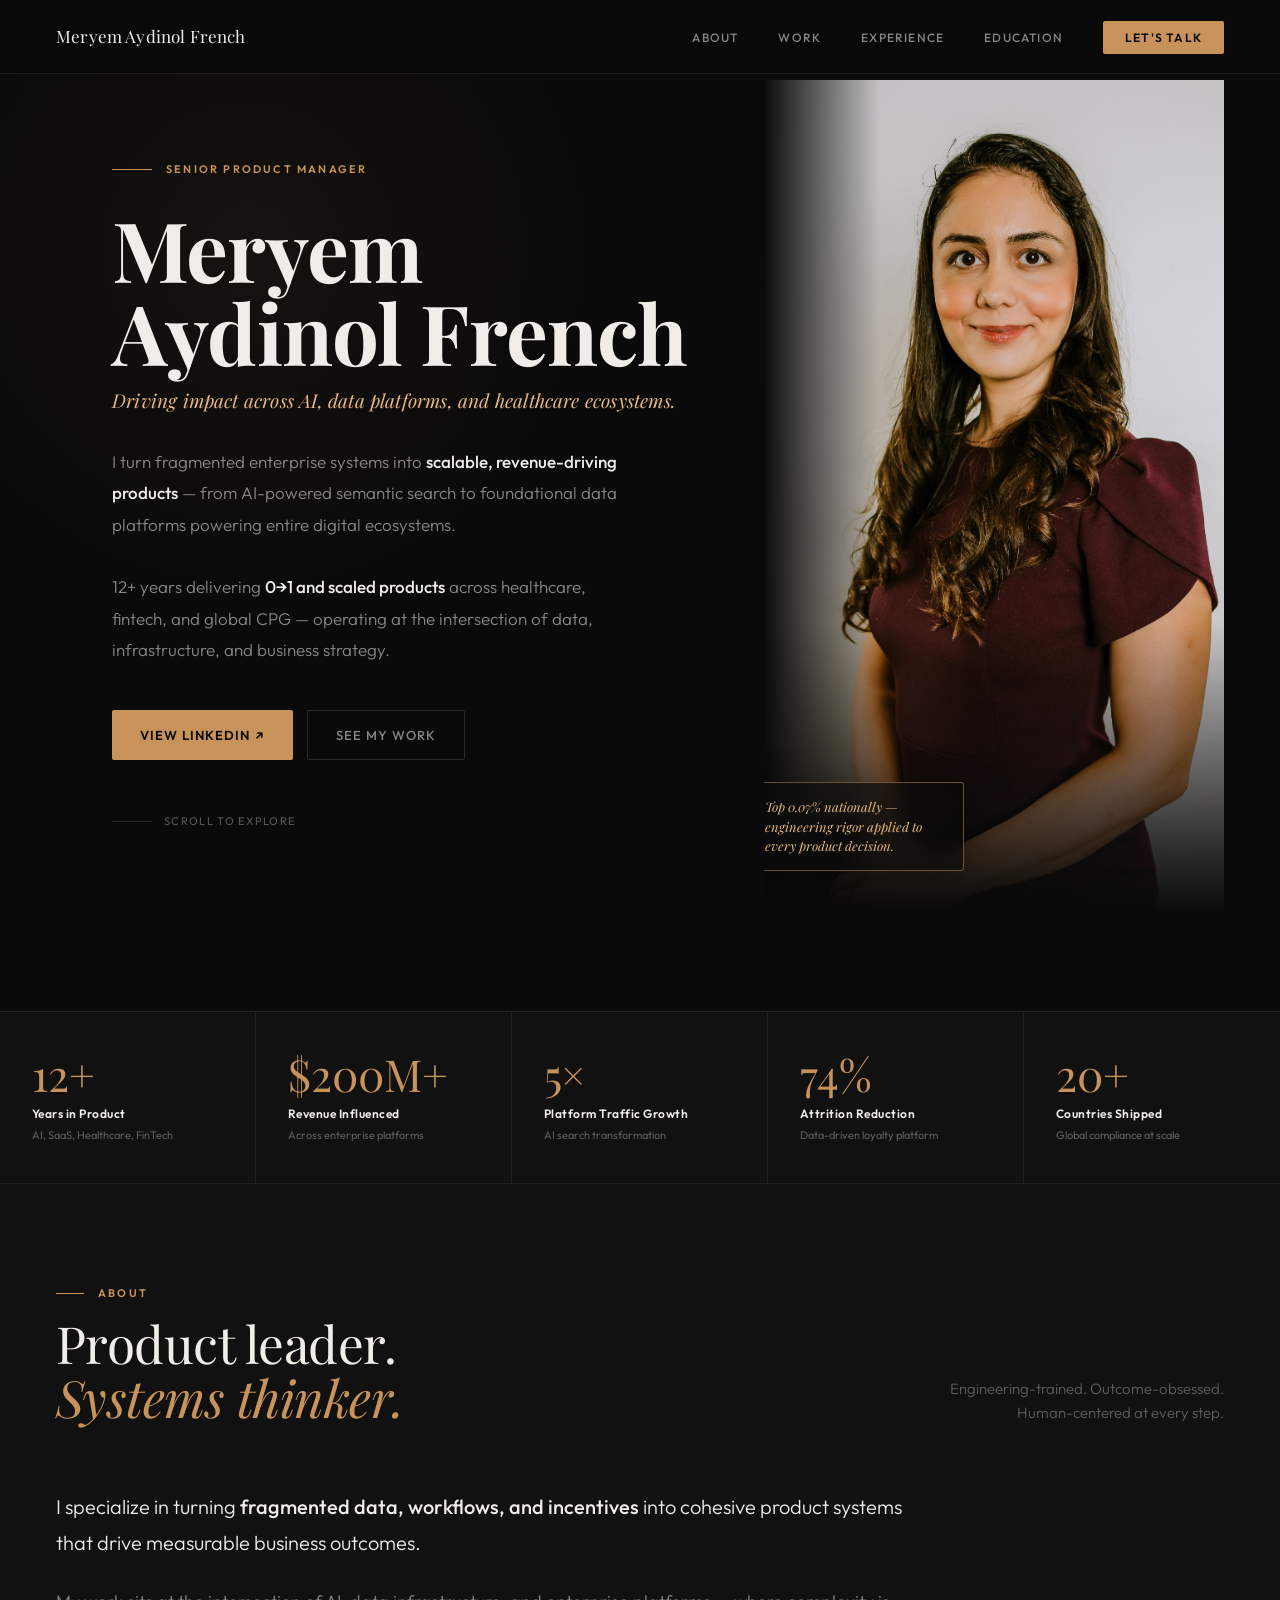
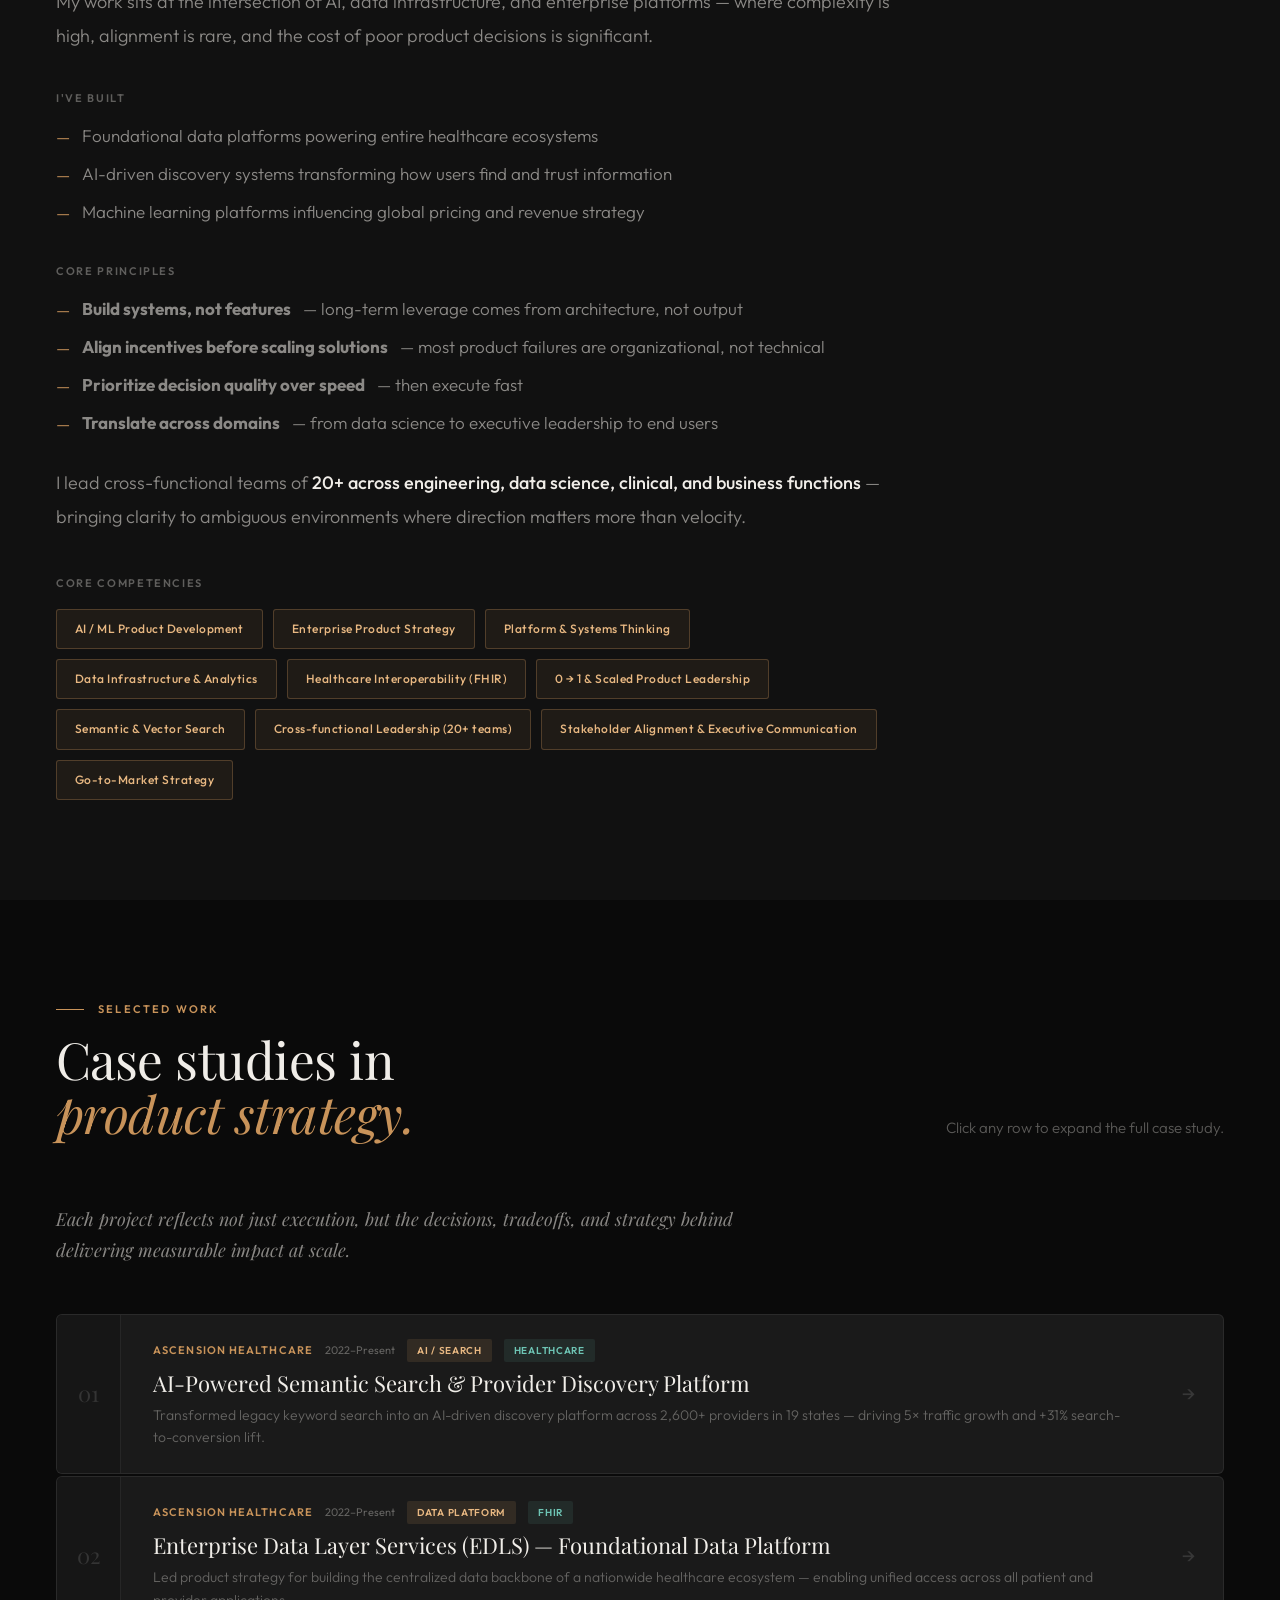
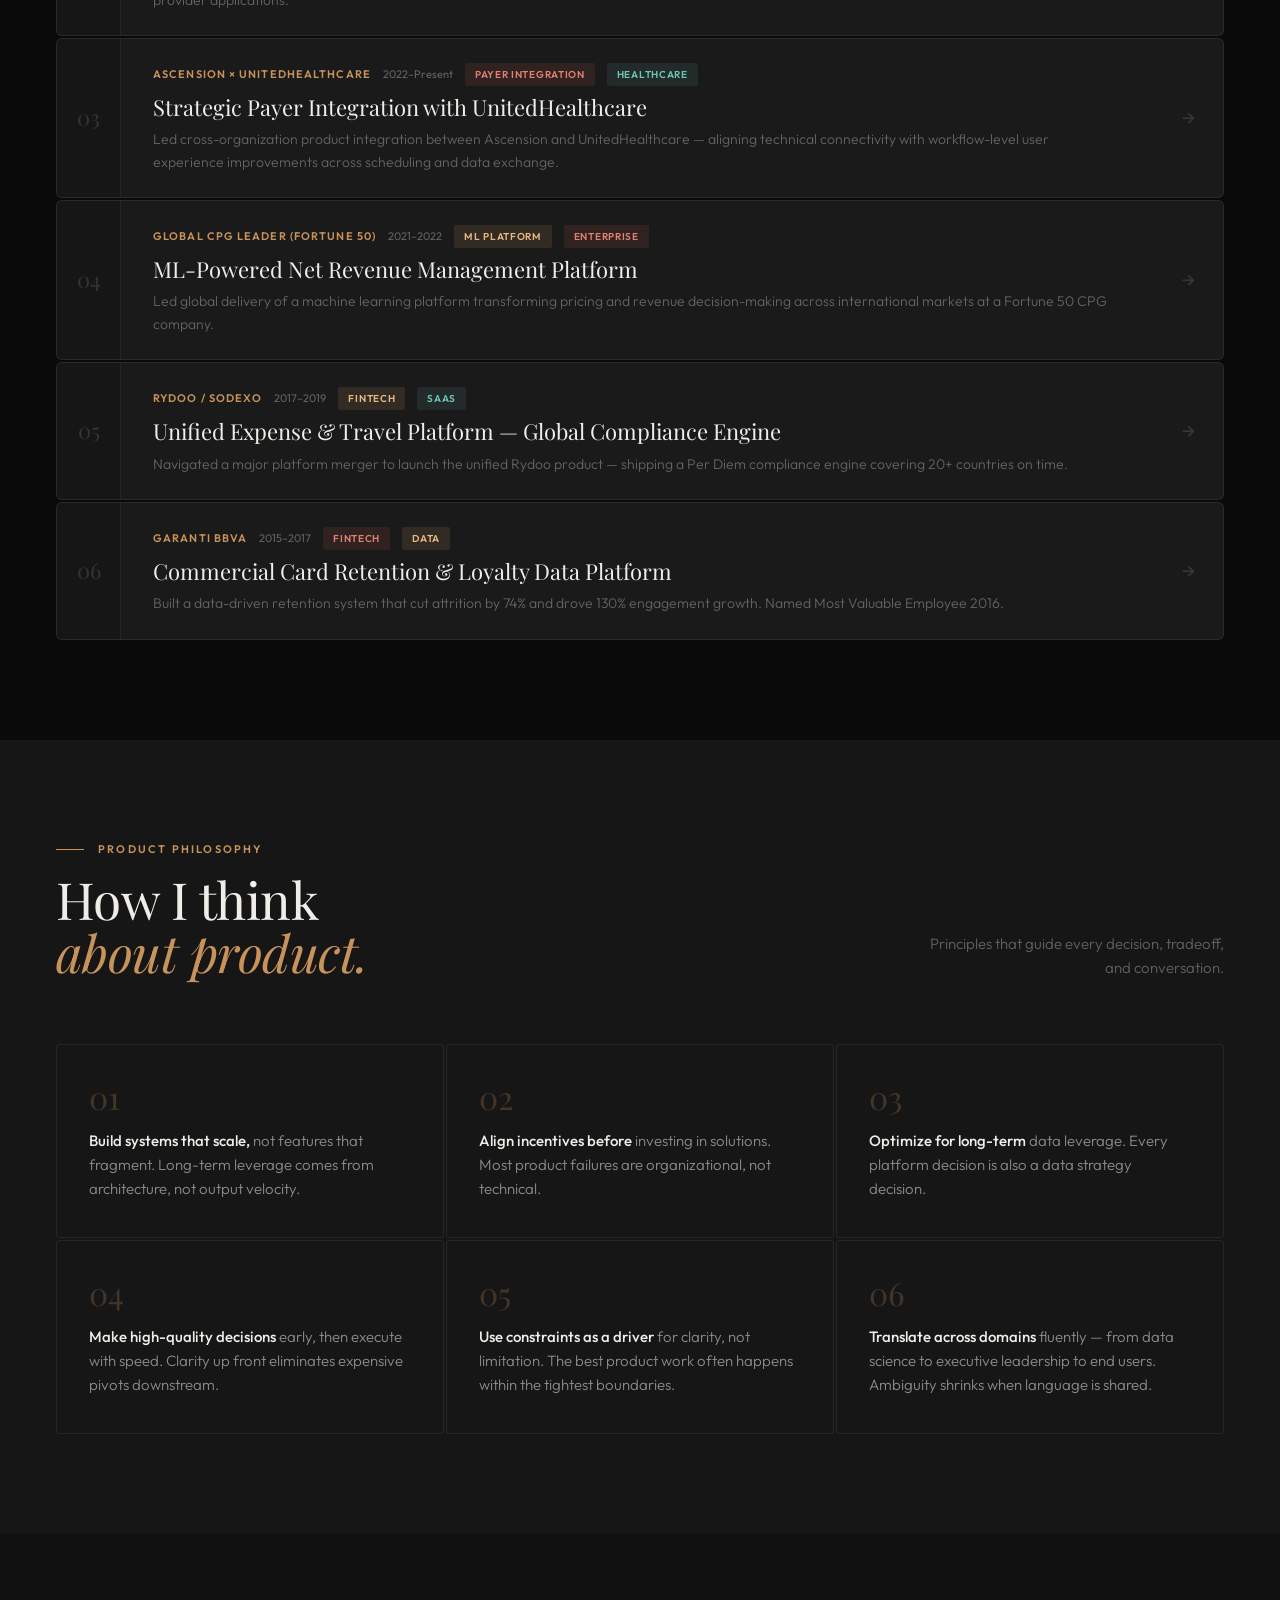
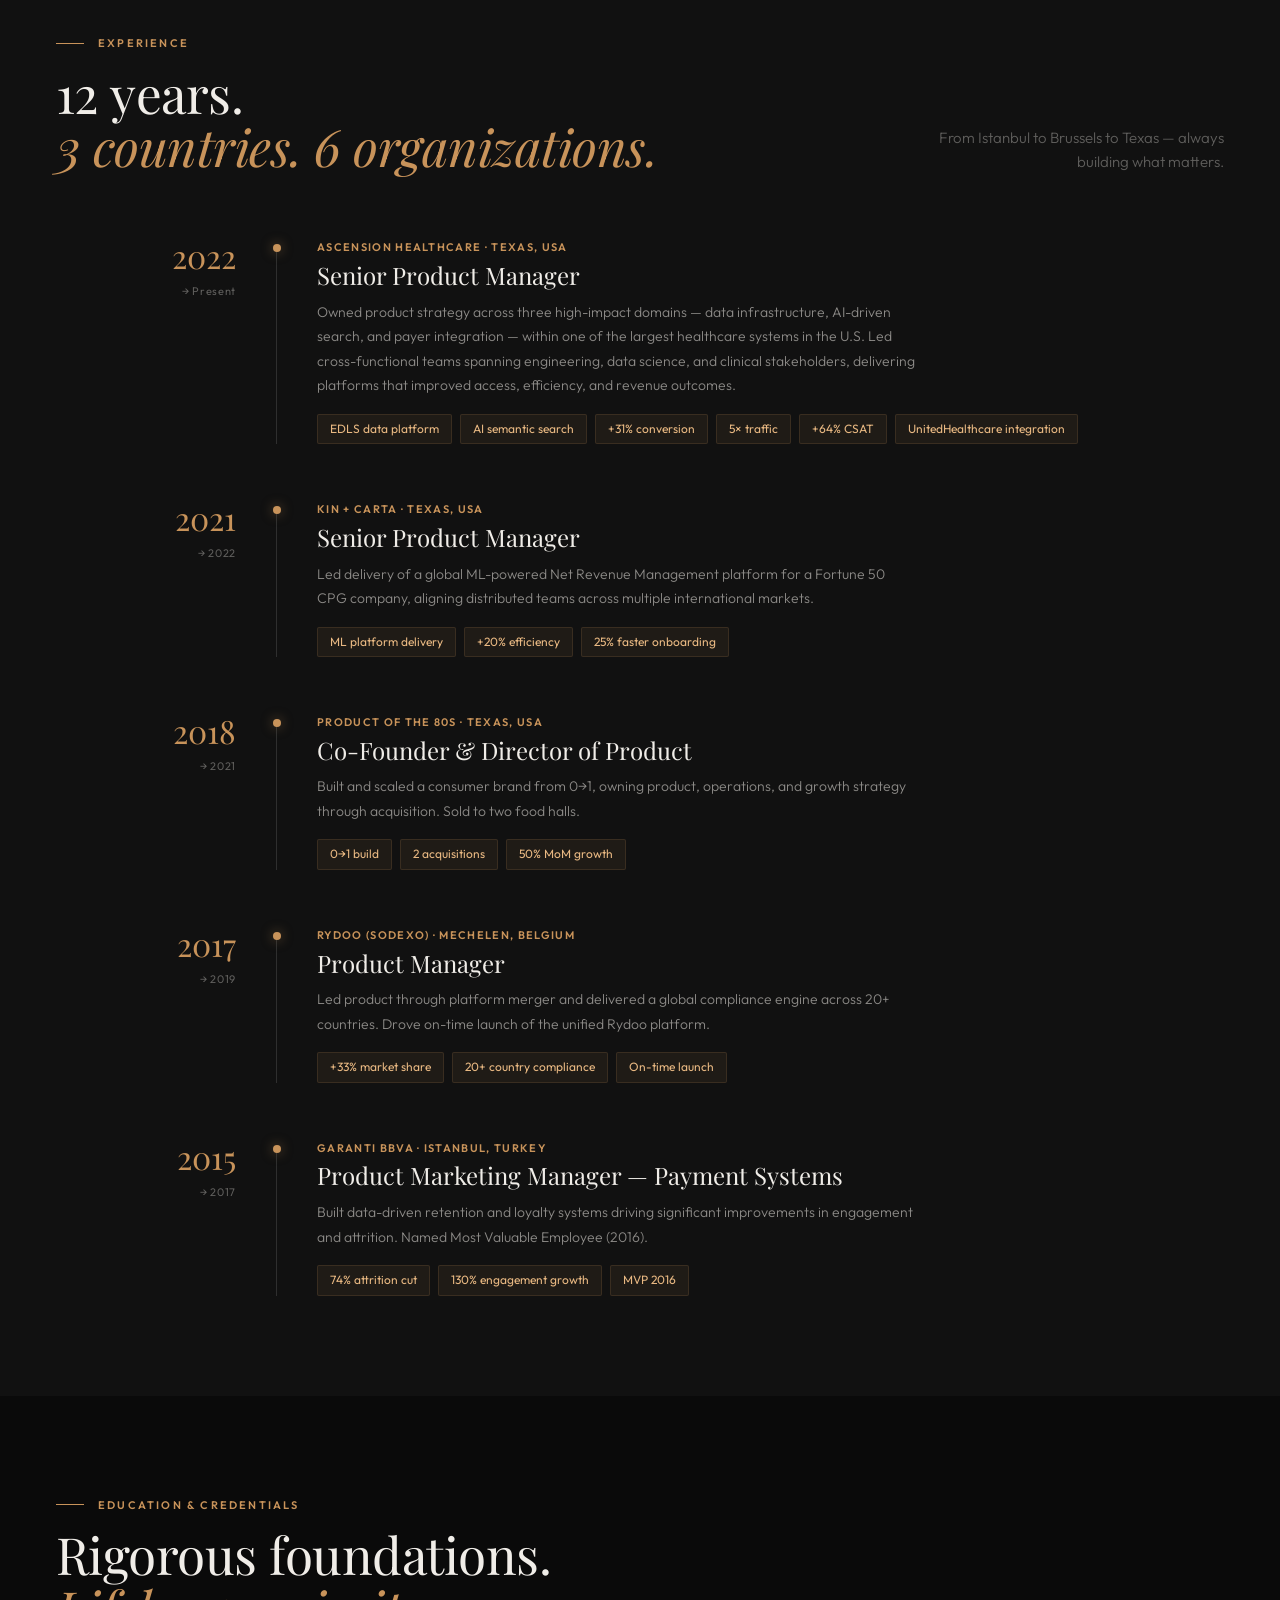
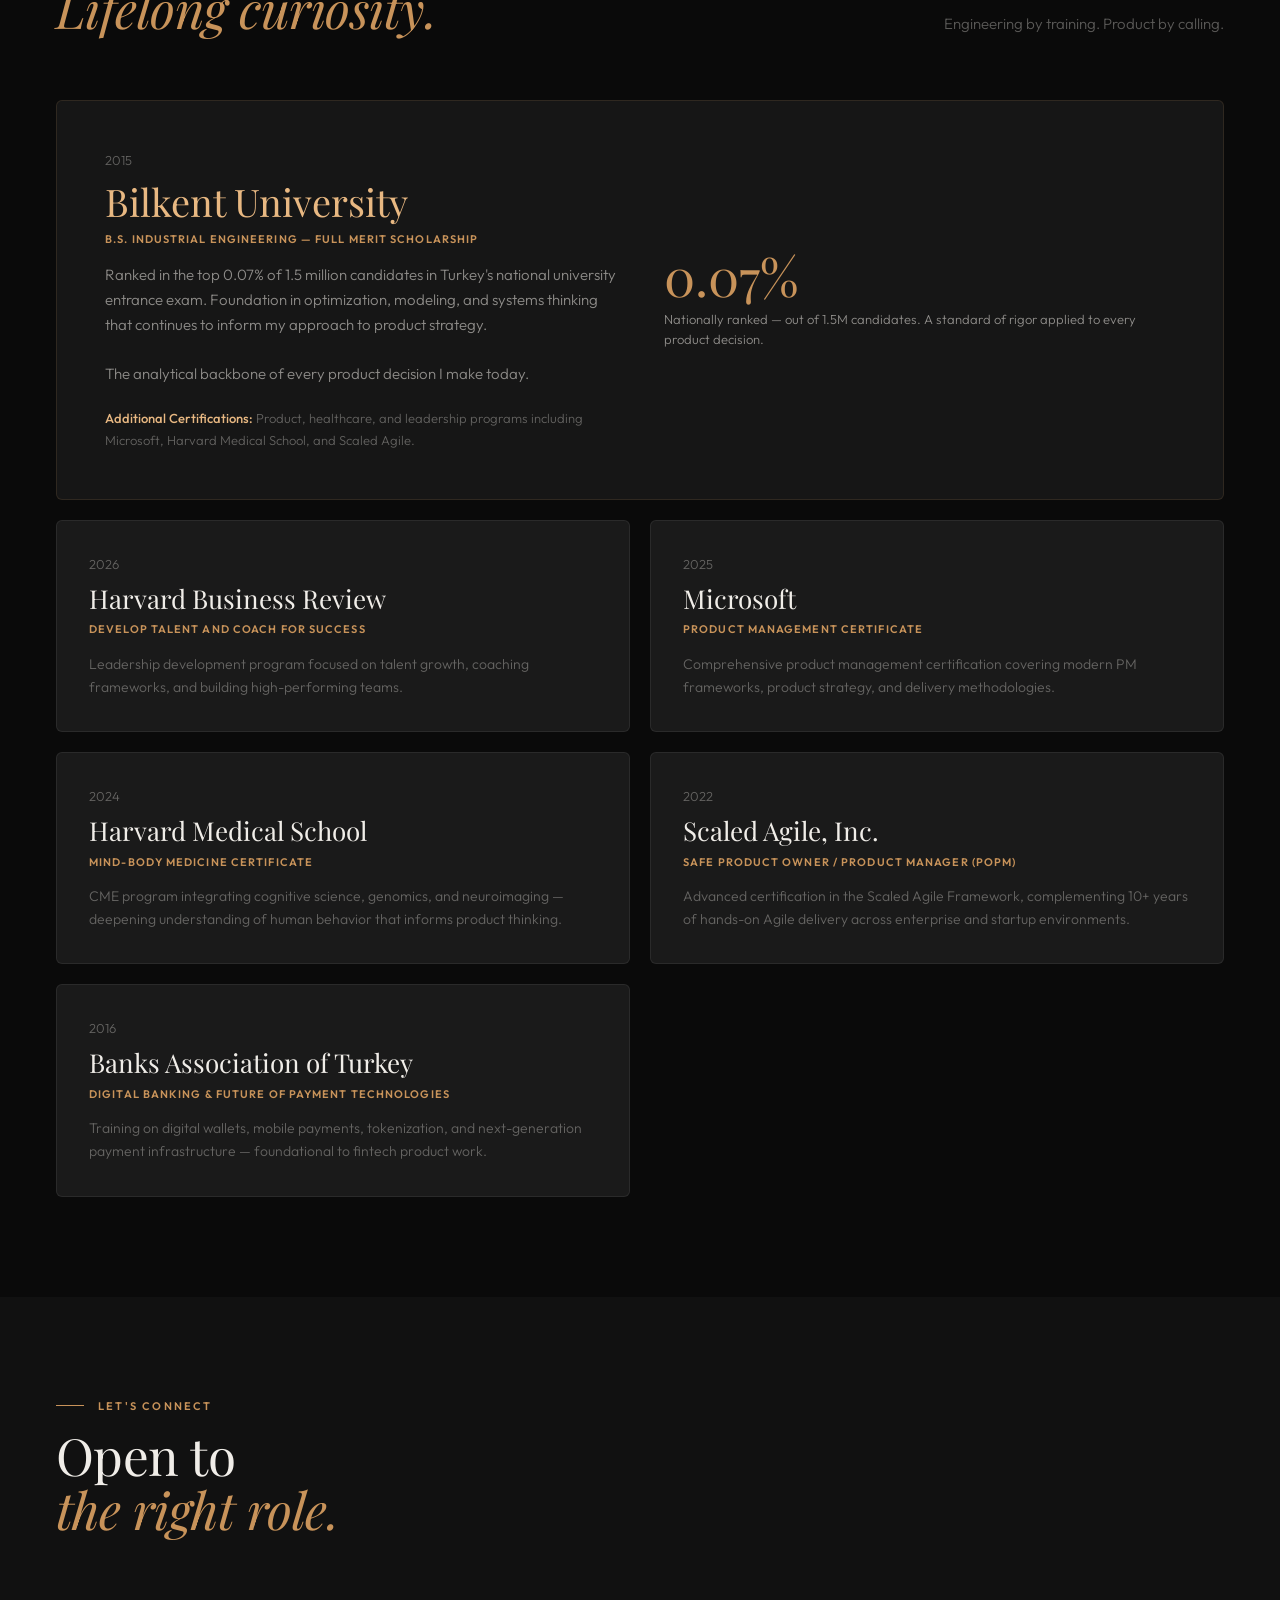
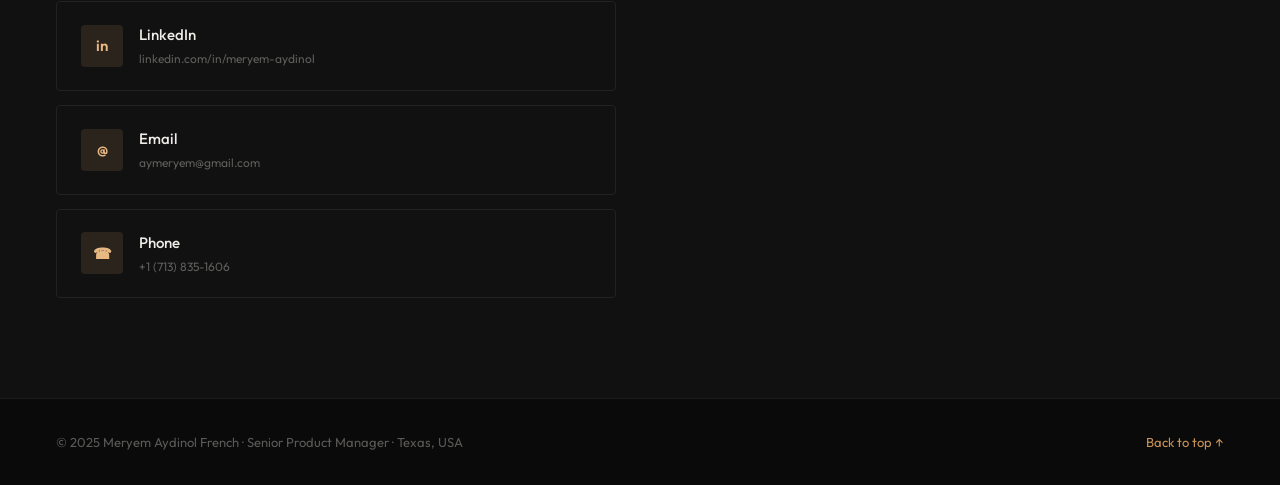
==== commit 3cd1b5ce: "Update index.html" ====
--- a/index.html
+++ b/index.html
@@ -550,7 +550,7 @@
   <div class="sec-header fade-in">
     <div>
       <div class="sec-eyebrow">Experience</div>
-      <h2>12 years.<br><em>3 countries. 6 companies.</em></h2>
+      <h2>12 years.<br><em>3 countries. 6 organizations.</em></h2>
     </div>
     <p class="sec-note">From Istanbul to Brussels to Texas — always building what matters.</p>
   </div>
@@ -724,4 +724,4 @@
 document.querySelectorAll('.fade-in').forEach(el => observer.observe(el));
 </script>
 </body>
-</html>+</html>
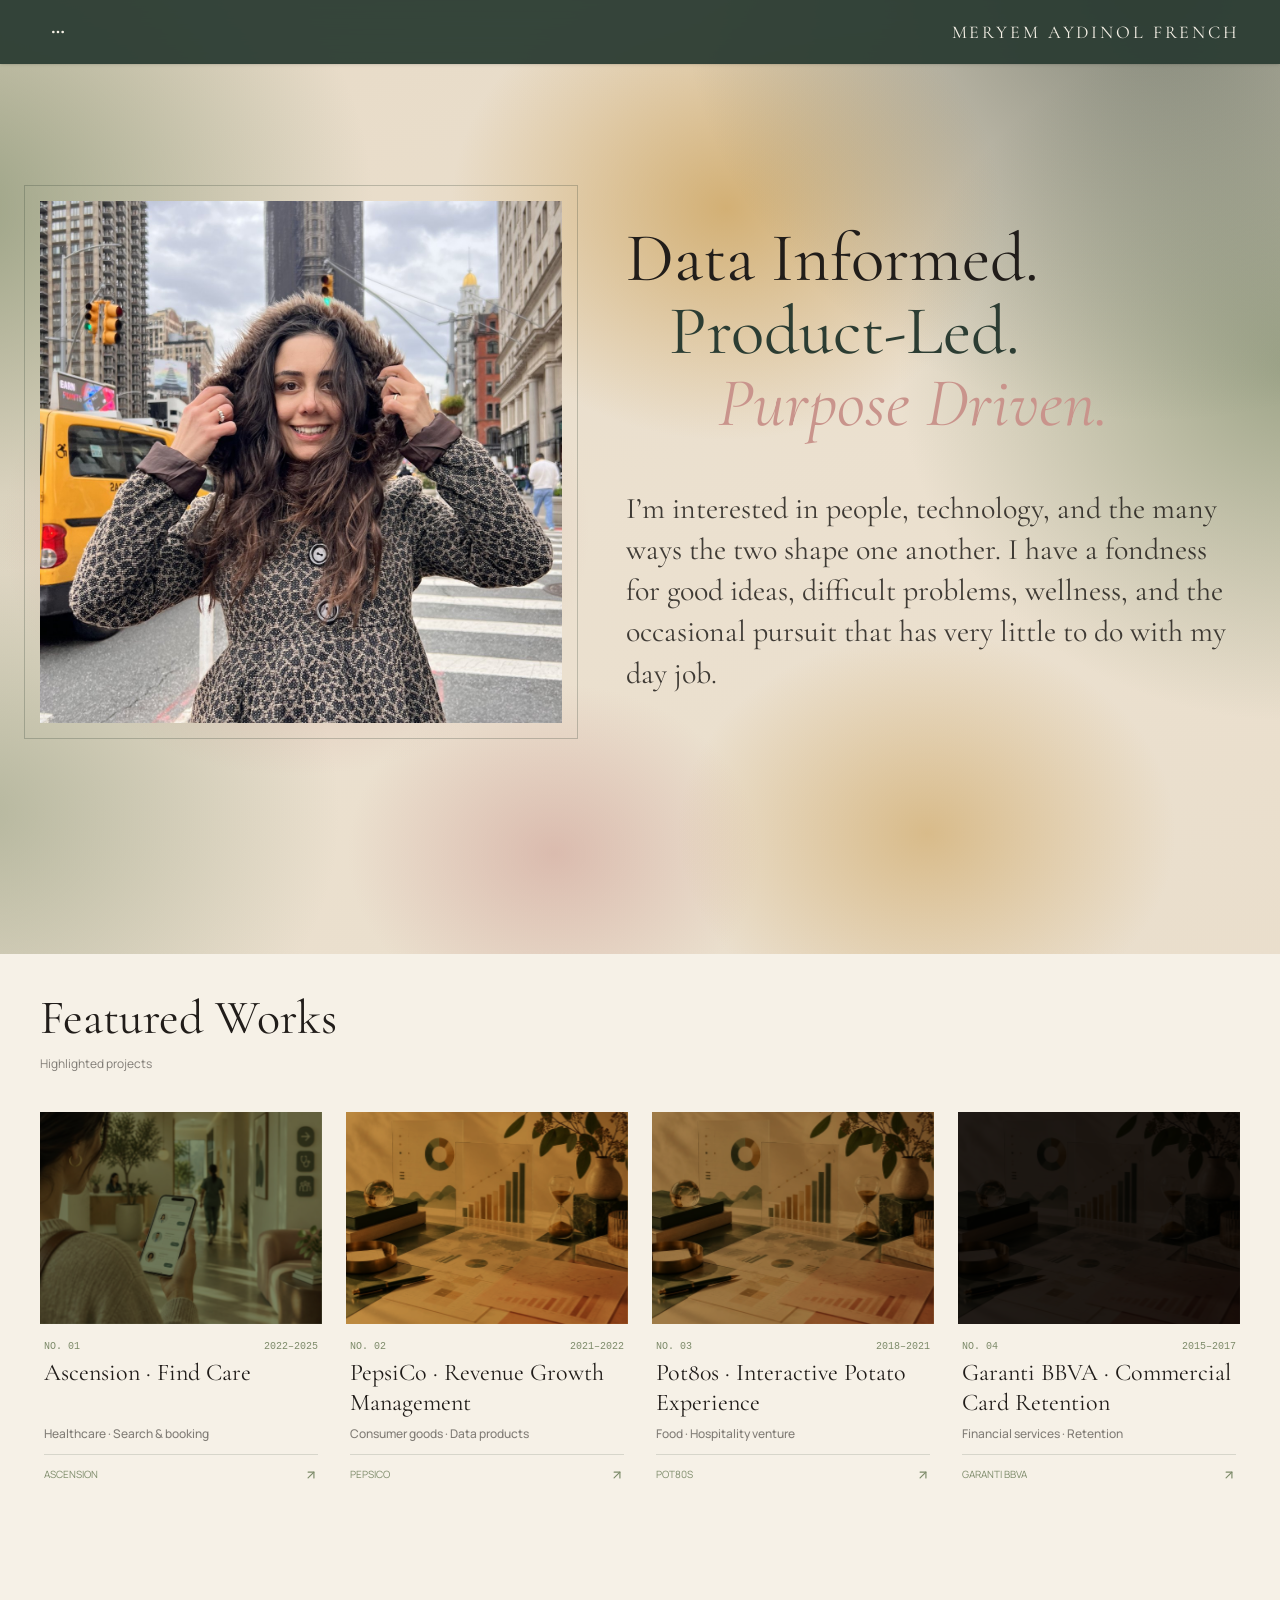
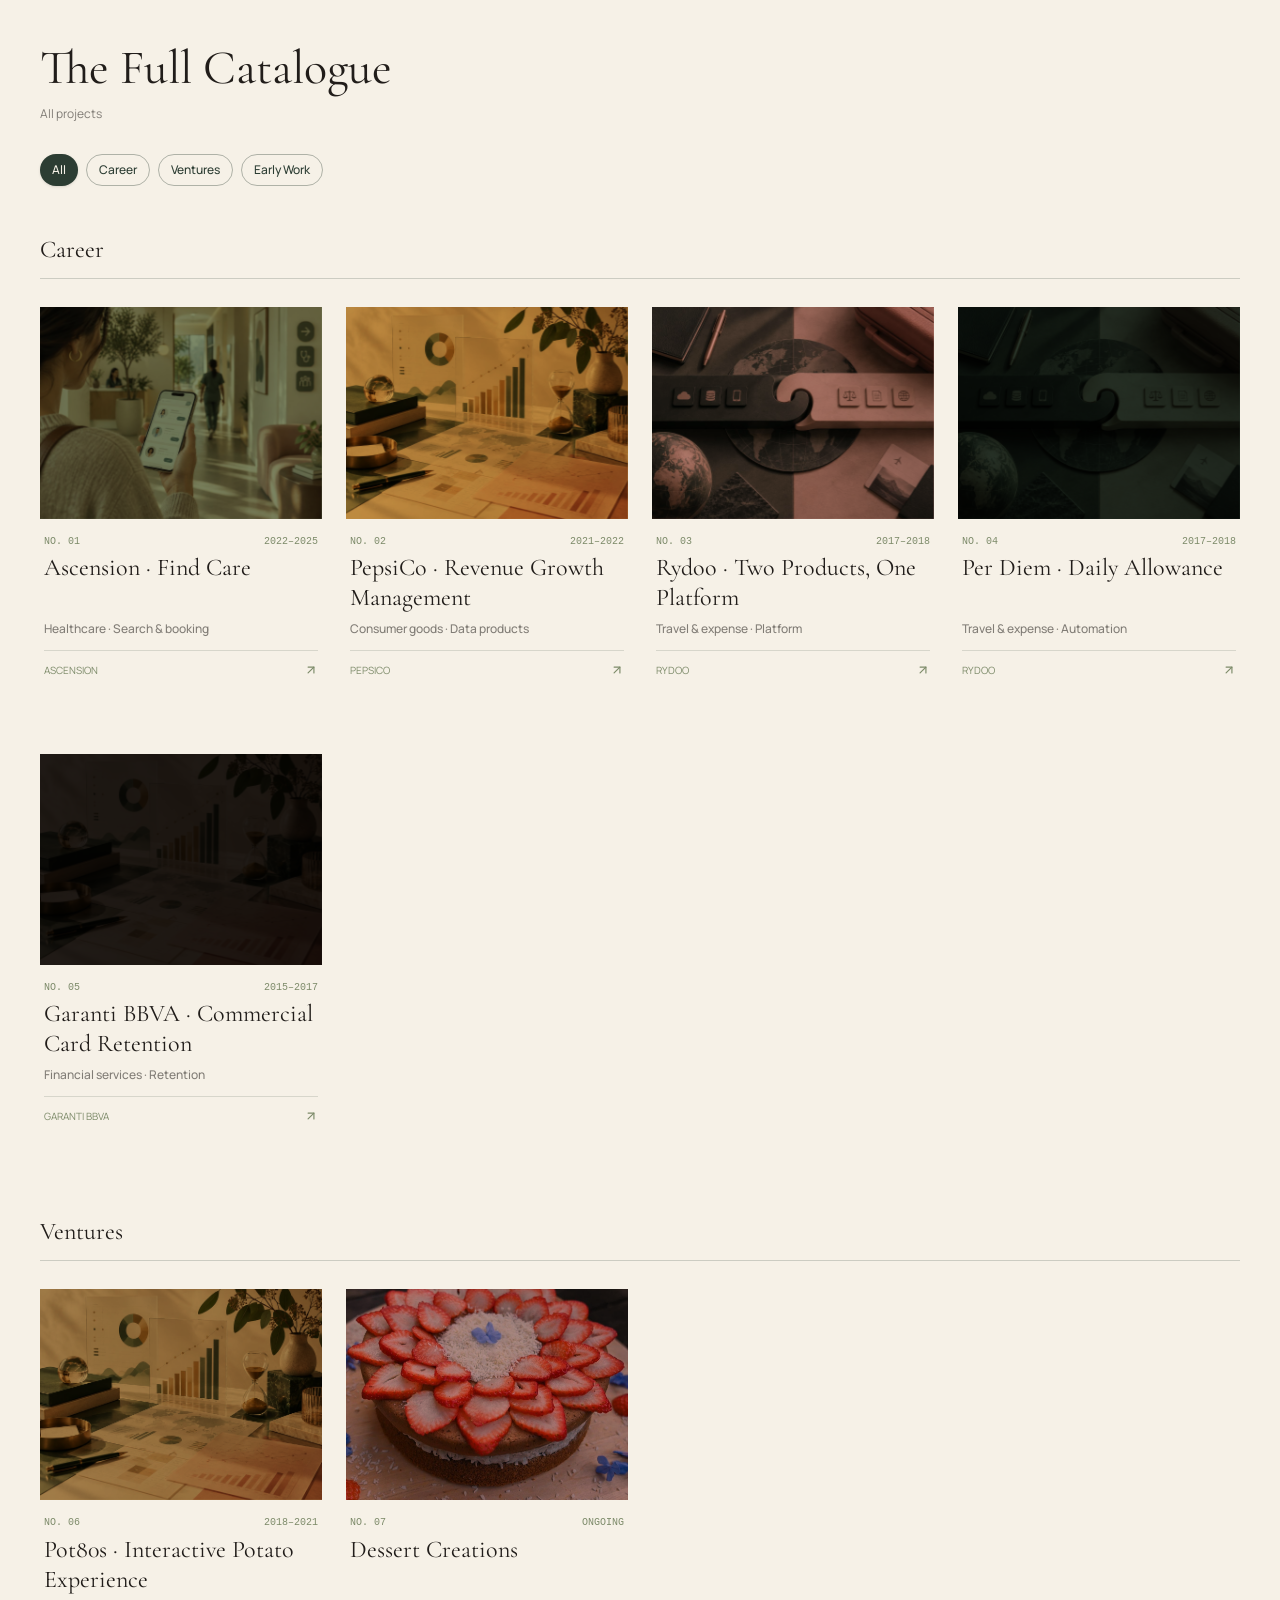
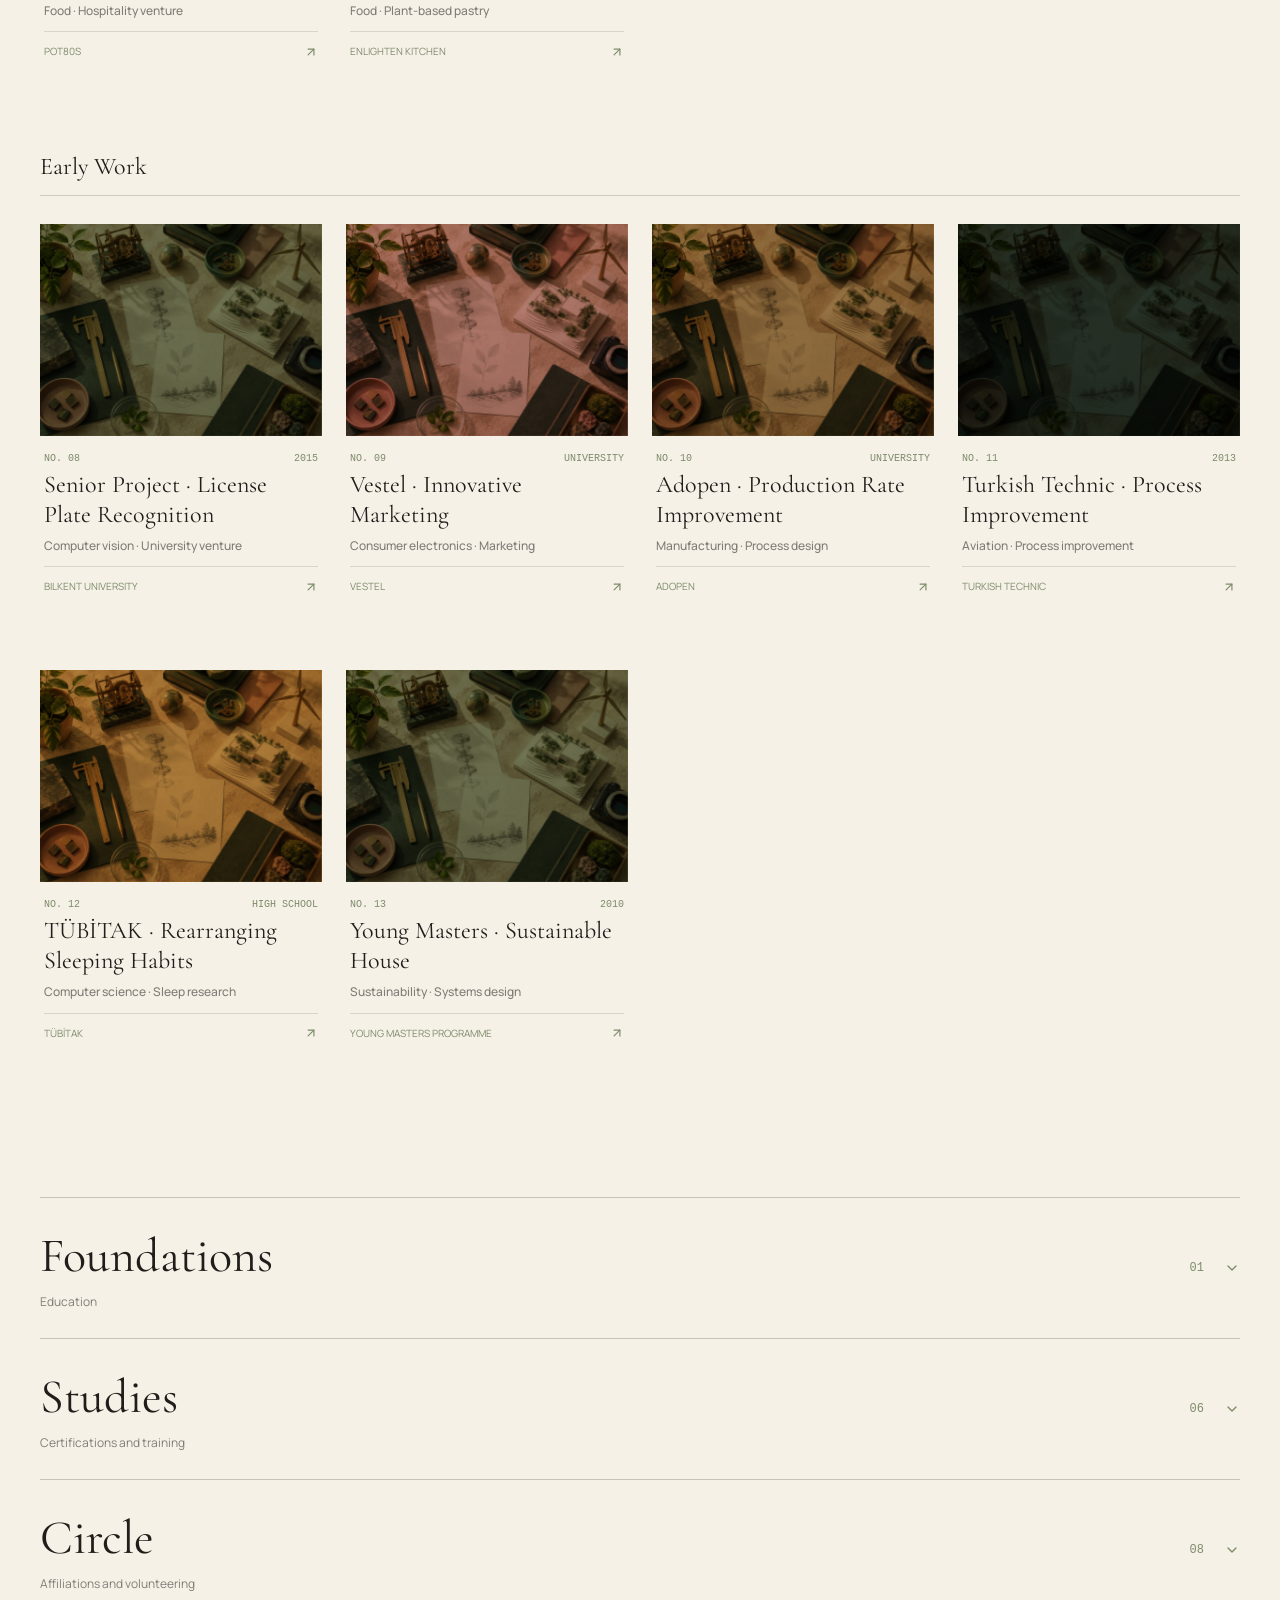
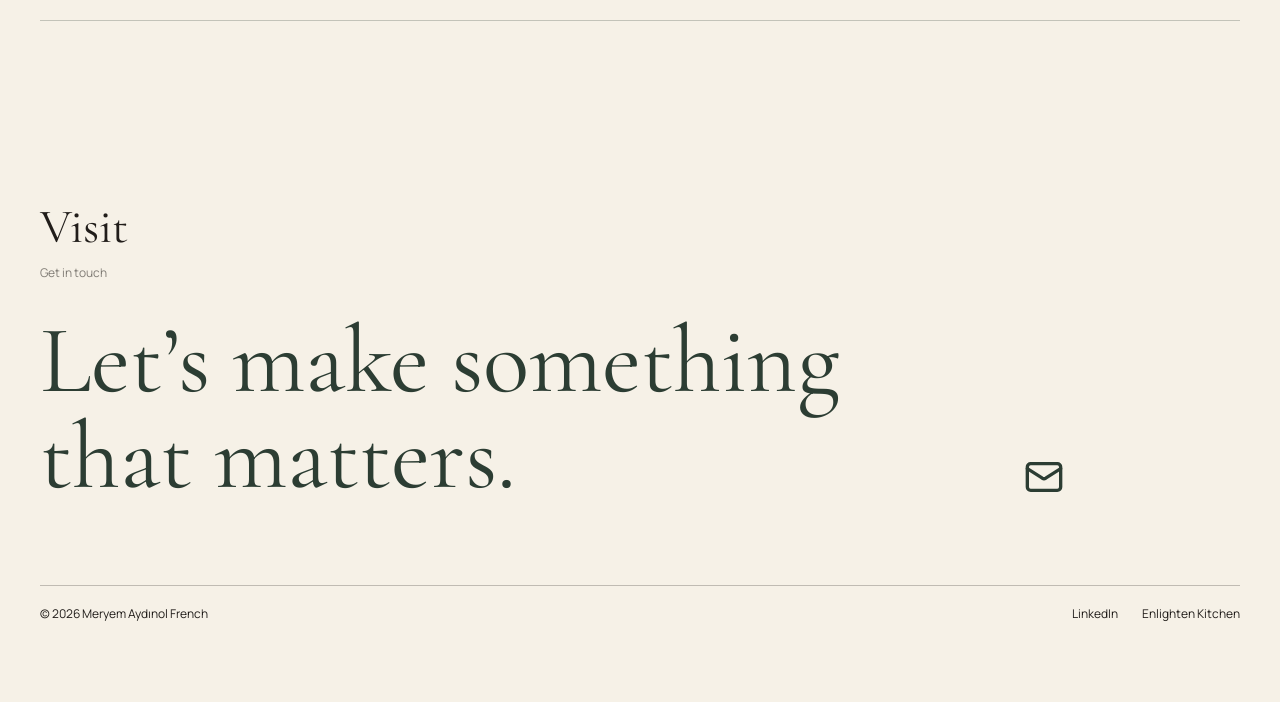
==== commit 4c1767af: "Add files via upload" ====
--- a/index.html
+++ b/index.html
@@ -1,727 +1,26 @@
-<!DOCTYPE html>
+<!doctype html>
 <html lang="en">
 <head>
-<meta charset="UTF-8">
-<meta name="viewport" content="width=device-width, initial-scale=1.0">
-<title>Meryem Aydinol French — Senior Product Manager</title>
+<meta charset="utf-8">
+<meta name="viewport" content="width=device-width, initial-scale=1">
+<title>Meryem Aydınol French</title>
+<meta name="description" content="The product portfolio of Meryem Aydınol French: data-informed, product-led, and purpose-driven work across healthcare, AI, data, finance, and food.">
+<meta name="author" content="Meryem Aydınol French">
+<meta property="og:title" content="Meryem Aydınol French">
+<meta property="og:description" content="Data Informed. Product-Led. Purpose Driven.">
+<meta property="og:type" content="website">
+<meta property="og:url" content="https://www.meryemaydinol.com/">
+<link rel="icon" href="/favicon.ico" sizes="any">
+<link rel="icon" type="image/png" href="/icon-192.png">
+<link rel="apple-touch-icon" href="/apple-touch-icon.png">
+<meta name="theme-color" content="#2C3D33">
 <link rel="preconnect" href="https://fonts.googleapis.com">
 <link rel="preconnect" href="https://fonts.gstatic.com" crossorigin>
-<link href="https://fonts.googleapis.com/css2?family=Playfair+Display:ital,wght@0,400;0,500;0,700;1,400;1,500&family=Outfit:wght@300;400;500;600&display=swap" rel="stylesheet">
-<style>
-:root {
-  --bg:      #0A0A0A;
-  --bg2:     #111111;
-  --bg3:     #161616;
-  --surface: #1A1A1A;
-  --border:  rgba(255,255,255,0.07);
-  --border2: rgba(255,255,255,0.13);
-  --text:    #F0EDE8;
-  --dim:     rgba(240,237,232,0.55);
-  --muted:   rgba(240,237,232,0.35);
-  --accent:  #C8935A;
-  --accent2: #E8B882;
-  --adim:    rgba(200,147,90,0.14);
-  --serif:   'Playfair Display', Georgia, serif;
-  --sans:    'Outfit', sans-serif;
-}
-*, *::before, *::after { box-sizing: border-box; margin: 0; padding: 0; }
-html { scroll-behavior: smooth; }
-body { font-family: var(--sans); background: var(--bg); color: var(--text); font-size: 16px; line-height: 1.7; overflow-x: hidden; }
-
-/* NAV */
-nav { position: fixed; top: 0; left: 0; right: 0; z-index: 100; display: flex; align-items: center; justify-content: space-between; padding: 22px 56px; background: rgba(10,10,10,0.88); backdrop-filter: blur(20px); border-bottom: 1px solid var(--border); }
-.nav-logo { font-family: var(--serif); font-size: 17px; font-weight: 400; color: var(--text); text-decoration: none; letter-spacing: 0.01em; }
-.nav-links { display: flex; gap: 40px; list-style: none; align-items: center; }
-.nav-links a { font-size: 12px; font-weight: 500; letter-spacing: 0.1em; text-transform: uppercase; color: var(--dim); text-decoration: none; transition: color 0.2s; }
-.nav-links a:hover { color: var(--accent); }
-.nav-cta { padding: 9px 22px; background: var(--accent); color: var(--bg) !important; border-radius: 2px; font-weight: 600 !important; }
-.nav-cta:hover { background: var(--accent2) !important; }
-
-/* HERO */
-#hero { min-height: 100vh; display: grid; grid-template-columns: 1fr 460px; padding-top: 80px; position: relative; overflow: hidden; }
-.hero-glow { position: absolute; top: -100px; left: -100px; width: 700px; height: 700px; border-radius: 50%; background: radial-gradient(ellipse, rgba(200,147,90,0.06) 0%, transparent 70%); pointer-events: none; }
-.hero-left { display: flex; flex-direction: column; justify-content: center; padding: 80px 64px 80px 56px; position: relative; z-index: 1; }
-.eyebrow { display: flex; align-items: center; gap: 14px; font-size: 11px; font-weight: 600; letter-spacing: 0.2em; text-transform: uppercase; color: var(--accent); margin-bottom: 28px; }
-.eyebrow::before { content: ''; display: block; width: 40px; height: 1px; background: var(--accent); }
-h1 { font-family: var(--serif); font-size: clamp(50px, 6.5vw, 86px); font-weight: 700; line-height: 1.0; color: var(--text); margin-bottom: 14px; letter-spacing: -0.01em; }
-.hero-subtitle { font-family: var(--serif); font-size: clamp(15px, 1.7vw, 19px); color: var(--accent2); font-weight: 400; font-style: italic; letter-spacing: 0.01em; margin-bottom: 32px; line-height: 1.4; }
-.hero-bio { font-size: 17px; color: var(--dim); line-height: 1.85; max-width: 520px; margin-bottom: 44px; font-weight: 300; }
-.hero-bio strong { color: var(--text); font-weight: 500; }
-.hero-ctas { display: flex; gap: 14px; flex-wrap: wrap; align-items: center; }
-.btn-primary { display: inline-flex; align-items: center; gap: 8px; padding: 14px 28px; background: var(--accent); color: var(--bg); font-family: var(--sans); font-size: 13px; font-weight: 600; letter-spacing: 0.08em; text-transform: uppercase; text-decoration: none; border-radius: 2px; transition: background 0.2s, transform 0.15s; }
-.btn-primary:hover { background: var(--accent2); transform: translateY(-1px); }
-.btn-ghost { display: inline-flex; align-items: center; gap: 8px; padding: 13px 28px; border: 1px solid var(--border2); color: var(--dim); font-family: var(--sans); font-size: 13px; font-weight: 500; letter-spacing: 0.08em; text-transform: uppercase; text-decoration: none; border-radius: 2px; transition: all 0.2s; }
-.btn-ghost:hover { border-color: var(--accent); color: var(--accent); }
-.scroll-hint { display: flex; align-items: center; gap: 12px; font-size: 11px; letter-spacing: 0.12em; text-transform: uppercase; color: var(--muted); margin-top: 52px; }
-.scroll-line { width: 40px; height: 1px; background: var(--border2); position: relative; overflow: hidden; }
-.scroll-line::after { content: ''; position: absolute; top: 0; left: -100%; width: 100%; height: 100%; background: var(--accent); animation: scrollAnim 2s ease-in-out infinite; }
-@keyframes scrollAnim { 0% { left: -100%; } 100% { left: 100%; } }
-.hero-right { position: relative; overflow: hidden; }
-.hero-photo { width: 100%; height: 100%; object-fit: cover; object-position: top center; display: block; }
-.hero-overlay { position: absolute; inset: 0; background: linear-gradient(to right, var(--bg) 0%, transparent 25%), linear-gradient(to top, var(--bg) 0%, transparent 35%); }
-.hero-badge { position: absolute; bottom: 40px; left: -20px; background: transparent; border: 1px solid rgba(200,147,90,0.5); color: var(--accent2); padding: 14px 20px; border-radius: 3px; font-family: var(--serif); font-size: 13px; font-style: italic; line-height: 1.5; max-width: 220px; box-shadow: 0 12px 40px rgba(0,0,0,0.4); backdrop-filter: blur(8px); background: rgba(10,10,10,0.7); }
-
-/* METRICS */
-#metrics { background: var(--bg2); border-top: 1px solid var(--border); border-bottom: 1px solid var(--border); }
-.metrics-grid { display: grid; grid-template-columns: repeat(5, 1fr); }
-.metric-cell { padding: 40px 32px; border-right: 1px solid var(--border); position: relative; overflow: hidden; transition: background 0.3s; }
-.metric-cell:last-child { border-right: none; }
-.metric-cell:hover { background: var(--bg3); }
-.metric-cell::after { content: ''; position: absolute; bottom: 0; left: 0; right: 0; height: 2px; background: var(--accent); transform: scaleX(0); transition: transform 0.3s; }
-.metric-cell:hover::after { transform: scaleX(1); }
-.m-num { font-family: var(--serif); font-size: 44px; font-weight: 400; color: var(--accent); line-height: 1; margin-bottom: 8px; }
-.m-lbl { font-size: 12px; font-weight: 600; color: var(--text); letter-spacing: 0.04em; margin-bottom: 4px; }
-.m-sub { font-size: 11px; color: var(--muted); line-height: 1.4; }
-
-/* SHARED */
-section { padding: 100px 56px; }
-.sec-eyebrow { font-size: 11px; font-weight: 600; letter-spacing: 0.2em; text-transform: uppercase; color: var(--accent); margin-bottom: 14px; display: flex; align-items: center; gap: 14px; }
-.sec-eyebrow::before { content: ''; display: block; width: 28px; height: 1px; background: var(--accent); }
-h2 { font-family: var(--serif); font-size: clamp(32px, 4vw, 52px); font-weight: 400; line-height: 1.05; color: var(--text); letter-spacing: -0.01em; }
-h2 em { font-style: italic; color: var(--accent); }
-.sec-header { display: flex; align-items: flex-end; justify-content: space-between; margin-bottom: 64px; gap: 40px; }
-.sec-note { font-size: 15px; color: var(--muted); max-width: 300px; text-align: right; line-height: 1.6; font-weight: 300; }
-
-/* ABOUT */
-#about { background: var(--bg2); }
-.about-inner { max-width: 860px; }
-.about-inner p { font-size: 18px; color: var(--dim); line-height: 1.9; margin-bottom: 24px; font-weight: 300; }
-.about-inner p strong { color: var(--text); font-weight: 500; }
-.about-inner p:first-child { font-size: 20px; color: var(--text); font-weight: 300; line-height: 1.8; }
-.about-list { list-style: none; margin: 12px 0 24px 0; display: flex; flex-direction: column; gap: 10px; }
-.about-list li { font-size: 17px; color: var(--dim); font-weight: 300; display: flex; align-items: flex-start; gap: 12px; line-height: 1.6; }
-.about-list li::before { content: "—"; color: var(--accent); flex-shrink: 0; margin-top: 1px; }
-.about-label { font-size: 11px; font-weight: 600; letter-spacing: 0.15em; text-transform: uppercase; color: var(--muted); margin-bottom: 14px; margin-top: 36px; }
-
-/* COMP CHIPS — stable, non-interactive, button-style */
-.comp-wrap { margin-top: 40px; }
-.comp-label { font-size: 11px; font-weight: 600; letter-spacing: 0.15em; text-transform: uppercase; color: var(--muted); margin-bottom: 16px; }
-.comp-chips { display: flex; flex-wrap: wrap; gap: 10px; }
-.comp-chip {
-  padding: 9px 18px;
-  border: 1px solid rgba(200,147,90,0.3);
-  border-radius: 3px;
-  font-size: 12px; font-weight: 500;
-  color: var(--accent2);
-  letter-spacing: 0.04em;
-  background: rgba(200,147,90,0.08);
-  cursor: default;
-  user-select: none;
-  pointer-events: none;
-}
-
-/* WORK INTRO */
-.work-intro { font-family: var(--serif); font-size: 18px; font-style: italic; color: var(--dim); max-width: 680px; line-height: 1.7; margin-bottom: 48px; }
-
-/* PROJECTS */
-#work { background: var(--bg); }
-.projects-list { display: flex; flex-direction: column; gap: 2px; }
-.project-row { display: grid; grid-template-columns: 64px 1fr auto; background: var(--surface); border: 1px solid var(--border); border-radius: 6px; overflow: hidden; cursor: pointer; transition: border-color 0.2s, box-shadow 0.2s; }
-.project-row:hover { border-color: var(--border2); box-shadow: 0 8px 40px rgba(0,0,0,0.4); }
-.p-idx { background: var(--bg3); display: flex; align-items: center; justify-content: center; font-family: var(--serif); font-size: 22px; color: var(--border2); border-right: 1px solid var(--border); min-height: 96px; }
-.p-body { padding: 24px 32px; display: flex; flex-direction: column; justify-content: center; gap: 8px; }
-.p-meta { display: flex; align-items: center; gap: 12px; flex-wrap: wrap; }
-.p-co { font-size: 11px; font-weight: 600; letter-spacing: 0.1em; text-transform: uppercase; color: var(--accent); }
-.p-yr { font-size: 11px; color: var(--muted); }
-.tag { font-size: 10px; font-weight: 600; letter-spacing: 0.07em; text-transform: uppercase; padding: 3px 10px; border-radius: 2px; background: var(--adim); color: var(--accent2); pointer-events: none; user-select: none; }
-.tag.teal { background: rgba(90,160,147,0.12); color: #6EC5B5; }
-.tag.rose { background: rgba(192,94,74,0.12); color: #E08070; }
-.p-name { font-family: var(--serif); font-size: 22px; font-weight: 400; color: var(--text); line-height: 1.2; }
-.p-blurb { font-size: 14px; color: var(--muted); font-weight: 300; line-height: 1.6; }
-.p-arr { display: flex; align-items: center; padding: 0 28px; color: var(--border2); font-size: 20px; transition: color 0.2s, transform 0.2s; }
-.project-row:hover .p-arr { color: var(--accent); transform: translateX(4px); }
-.project-detail { display: none; padding: 0 32px 32px 96px; background: var(--bg3); border: 1px solid var(--border); border-top: none; border-radius: 0 0 6px 6px; margin-top: -6px; margin-bottom: 2px; }
-.project-detail.open { display: block; }
-.detail-grid { display: grid; grid-template-columns: 1fr 1fr 1fr; gap: 32px; padding-top: 28px; border-top: 1px solid var(--border); }
-.detail-col h4 { font-size: 11px; font-weight: 600; letter-spacing: 0.12em; text-transform: uppercase; color: var(--accent); margin-bottom: 12px; }
-.detail-col p, .detail-col li { font-size: 14px; color: var(--dim); line-height: 1.7; font-weight: 300; }
-.detail-col ul { list-style: none; display: flex; flex-direction: column; gap: 6px; }
-.detail-col ul li::before { content: "— "; color: var(--accent); }
-.metric-big { display: inline-block; font-family: var(--serif); font-size: 36px; font-weight: 400; color: var(--accent); line-height: 1; margin-bottom: 4px; }
-.retrospect { margin-top: 24px; padding: 20px 24px; background: rgba(200,147,90,0.06); border-left: 2px solid var(--accent); border-radius: 0 4px 4px 0; }
-.retrospect h5 { font-size: 10px; font-weight: 600; letter-spacing: 0.15em; text-transform: uppercase; color: var(--accent); margin-bottom: 8px; }
-.retrospect p { font-size: 13px; color: var(--dim); line-height: 1.65; font-weight: 300; }
-
-/* THINKING SECTION */
-#thinking { background: var(--bg3); }
-.thinking-grid { display: grid; grid-template-columns: repeat(3, 1fr); gap: 2px; margin-top: 0; }
-.thinking-card { padding: 36px 32px; background: var(--bg3); border: 1px solid var(--border); border-radius: 4px; transition: border-color 0.2s, background 0.2s; }
-.thinking-card:hover { border-color: rgba(200,147,90,0.3); background: rgba(200,147,90,0.04); }
-.thinking-num { font-family: var(--serif); font-size: 32px; color: rgba(200,147,90,0.25); line-height: 1; margin-bottom: 16px; font-weight: 400; }
-.thinking-text { font-size: 15px; color: var(--dim); line-height: 1.6; font-weight: 300; }
-.thinking-text strong { color: var(--text); font-weight: 500; }
-
-/* TIMELINE */
-#career { background: var(--bg2); }
-.timeline { display: flex; flex-direction: column; }
-.tl-item { display: grid; grid-template-columns: 180px 1px 1fr; gap: 0 40px; padding-bottom: 56px; }
-.tl-item:last-child { padding-bottom: 0; }
-.tl-date { text-align: right; padding-top: 2px; }
-.tl-year { font-family: var(--serif); font-size: 32px; font-weight: 400; color: var(--accent); line-height: 1; display: block; margin-bottom: 4px; }
-.tl-period { font-size: 11px; color: var(--muted); letter-spacing: 0.06em; }
-.tl-line { width: 1px; background: var(--border2); position: relative; margin-top: 10px; }
-.tl-line::before { content: ''; position: absolute; top: 0; left: 50%; transform: translate(-50%, -50%); width: 8px; height: 8px; border-radius: 50%; background: var(--accent); box-shadow: 0 0 12px rgba(200,147,90,0.5); }
-.tl-content { padding-top: 0; }
-.tl-co { font-size: 11px; font-weight: 600; letter-spacing: 0.12em; text-transform: uppercase; color: var(--accent); margin-bottom: 4px; }
-.tl-role { font-family: var(--serif); font-size: 24px; font-weight: 400; color: var(--text); margin-bottom: 10px; line-height: 1.2; }
-.tl-desc { font-size: 14px; color: var(--dim); line-height: 1.75; font-weight: 300; max-width: 600px; margin-bottom: 16px; }
-.tl-chips { display: flex; flex-wrap: wrap; gap: 8px; }
-.chip { font-size: 12px; padding: 4px 12px; border-radius: 2px; background: rgba(200,147,90,0.08); border: 1px solid rgba(200,147,90,0.15); color: var(--accent2); font-weight: 400; pointer-events: none; user-select: none; }
-
-/* EDUCATION */
-#education { background: var(--bg); }
-.edu-grid { display: grid; grid-template-columns: 1fr 1fr; gap: 20px; }
-.edu-card { background: var(--surface); border: 1px solid var(--border); border-radius: 6px; padding: 32px; transition: border-color 0.2s, transform 0.2s; }
-.edu-card:hover { border-color: var(--border2); transform: translateY(-2px); }
-.edu-card.featured { grid-column: 1 / -1; background: var(--bg3); border-color: var(--adim); display: grid; grid-template-columns: 1fr 1fr; gap: 48px; align-items: center; padding: 48px; }
-.edu-yr { font-size: 13px; color: var(--muted); margin-bottom: 8px; font-weight: 300; }
-.edu-inst { font-family: var(--serif); font-size: 26px; font-weight: 400; color: var(--text); margin-bottom: 6px; line-height: 1.2; }
-.edu-card.featured .edu-inst { font-size: 38px; color: var(--accent2); }
-.edu-deg { font-size: 11px; font-weight: 600; letter-spacing: 0.1em; text-transform: uppercase; color: var(--accent); margin-bottom: 14px; }
-.edu-desc { font-size: 14px; color: var(--muted); line-height: 1.65; font-weight: 300; }
-.edu-card.featured .edu-desc { font-size: 15px; color: var(--dim); }
-.edu-badge-block { display: flex; flex-direction: column; gap: 8px; }
-.edu-stat { font-family: var(--serif); font-size: 52px; font-weight: 400; color: var(--accent); line-height: 1; }
-.edu-stat-label { font-size: 13px; color: var(--dim); font-weight: 300; line-height: 1.5; }
-.edu-certs { font-size: 13px; color: var(--muted); font-weight: 300; margin-top: 20px; line-height: 1.7; }
-.edu-certs strong { color: var(--accent2); font-weight: 500; }
-
-/* CONTACT */
-#contact { background: var(--bg2); }
-.contact-links { display: flex; flex-direction: column; gap: 14px; max-width: 560px; }
-.c-link { display: flex; align-items: center; gap: 16px; text-decoration: none; padding: 20px 24px; border: 1px solid var(--border); border-radius: 4px; transition: border-color 0.2s, background 0.2s; color: var(--text); }
-.c-link:hover { border-color: var(--accent); background: rgba(200,147,90,0.05); }
-.c-icon { width: 42px; height: 42px; border-radius: 4px; background: var(--adim); display: flex; align-items: center; justify-content: center; color: var(--accent2); font-size: 15px; font-weight: 600; flex-shrink: 0; }
-.c-link-text { font-size: 15px; color: var(--text); font-weight: 500; }
-.c-link-sub { font-size: 12px; color: var(--muted); margin-top: 2px; }
-
-/* FOOTER */
-footer { background: var(--bg); border-top: 1px solid var(--border); padding: 32px 56px; display: flex; align-items: center; justify-content: space-between; }
-footer p { font-size: 13px; color: var(--muted); }
-footer a { font-size: 13px; color: var(--accent); text-decoration: none; }
-footer a:hover { color: var(--accent2); }
-
-/* FADE IN */
-.fade-in { opacity: 0; transform: translateY(24px); transition: opacity 0.7s ease, transform 0.7s ease; }
-.fade-in.visible { opacity: 1; transform: none; }
-
-/* MOBILE */
-@media (max-width: 900px) {
-  nav { padding: 18px 24px; }
-  .nav-links { display: none; }
-  #hero { grid-template-columns: 1fr; }
-  .hero-left { padding: 48px 24px; }
-  .hero-right { height: 55vh; }
-  .metrics-grid { grid-template-columns: repeat(2, 1fr); }
-  section { padding: 72px 24px; }
-  .sec-header { flex-direction: column; align-items: flex-start; }
-  .sec-note { text-align: left; max-width: none; }
-  .edu-grid { grid-template-columns: 1fr; }
-  .edu-card.featured { grid-template-columns: 1fr; }
-  .tl-item { grid-template-columns: 70px 1px 1fr; gap: 0 16px; }
-  .tl-year { font-size: 22px; }
-  .detail-grid { grid-template-columns: 1fr; }
-  .project-detail { padding-left: 32px; }
-  footer { flex-direction: column; gap: 12px; text-align: center; }
-  .thinking-grid { grid-template-columns: 1fr; }
-}
-</style>
+<link rel="stylesheet" href="https://fonts.googleapis.com/css2?family=Cormorant+Garamond:ital,wght@0,400;1,400&family=Manrope:wght@400;500;600&display=swap">
+  <script type="module" crossorigin src="/portfolio-assets/index-BNCbgygO.js"></script>
+  <link rel="stylesheet" crossorigin href="/portfolio-assets/index-WNzA3j34.css">
 </head>
 <body>
-
-<nav>
-  <a class="nav-logo" href="#hero">Meryem Aydinol French</a>
-  <ul class="nav-links">
-    <li><a href="#about">About</a></li>
-    <li><a href="#work">Work</a></li>
-    <li><a href="#career">Experience</a></li>
-    <li><a href="#education">Education</a></li>
-    <li><a href="#contact" class="nav-cta">Let's Talk</a></li>
-  </ul>
-</nav>
-
-<!-- HERO -->
-<section id="hero">
-  <div class="hero-glow"></div>
-  <div class="hero-left">
-    <div class="eyebrow">Senior Product Manager</div>
-    <h1>Meryem<br>Aydinol French</h1>
-    <p class="hero-subtitle">Driving impact across AI, data platforms, and healthcare ecosystems.</p>
-    <p class="hero-bio">
-      I turn fragmented enterprise systems into <strong>scalable, revenue-driving products</strong> — from AI-powered semantic search to foundational data platforms powering entire digital ecosystems.<br><br>
-      12+ years delivering <strong>0→1 and scaled products</strong> across healthcare, fintech, and global CPG — operating at the intersection of data, infrastructure, and business strategy.
-    </p>
-    <div class="hero-ctas">
-      <a href="https://www.linkedin.com/in/meryem-aydinol/" target="_blank" class="btn-primary">View LinkedIn ↗</a>
-      <a href="#work" class="btn-ghost">See My Work</a>
-    </div>
-    <div class="scroll-hint">
-      <div class="scroll-line"></div>
-      Scroll to explore
-    </div>
-  </div>
-  <div class="hero-right">
-    <img class="hero-photo" src="[data-uri]